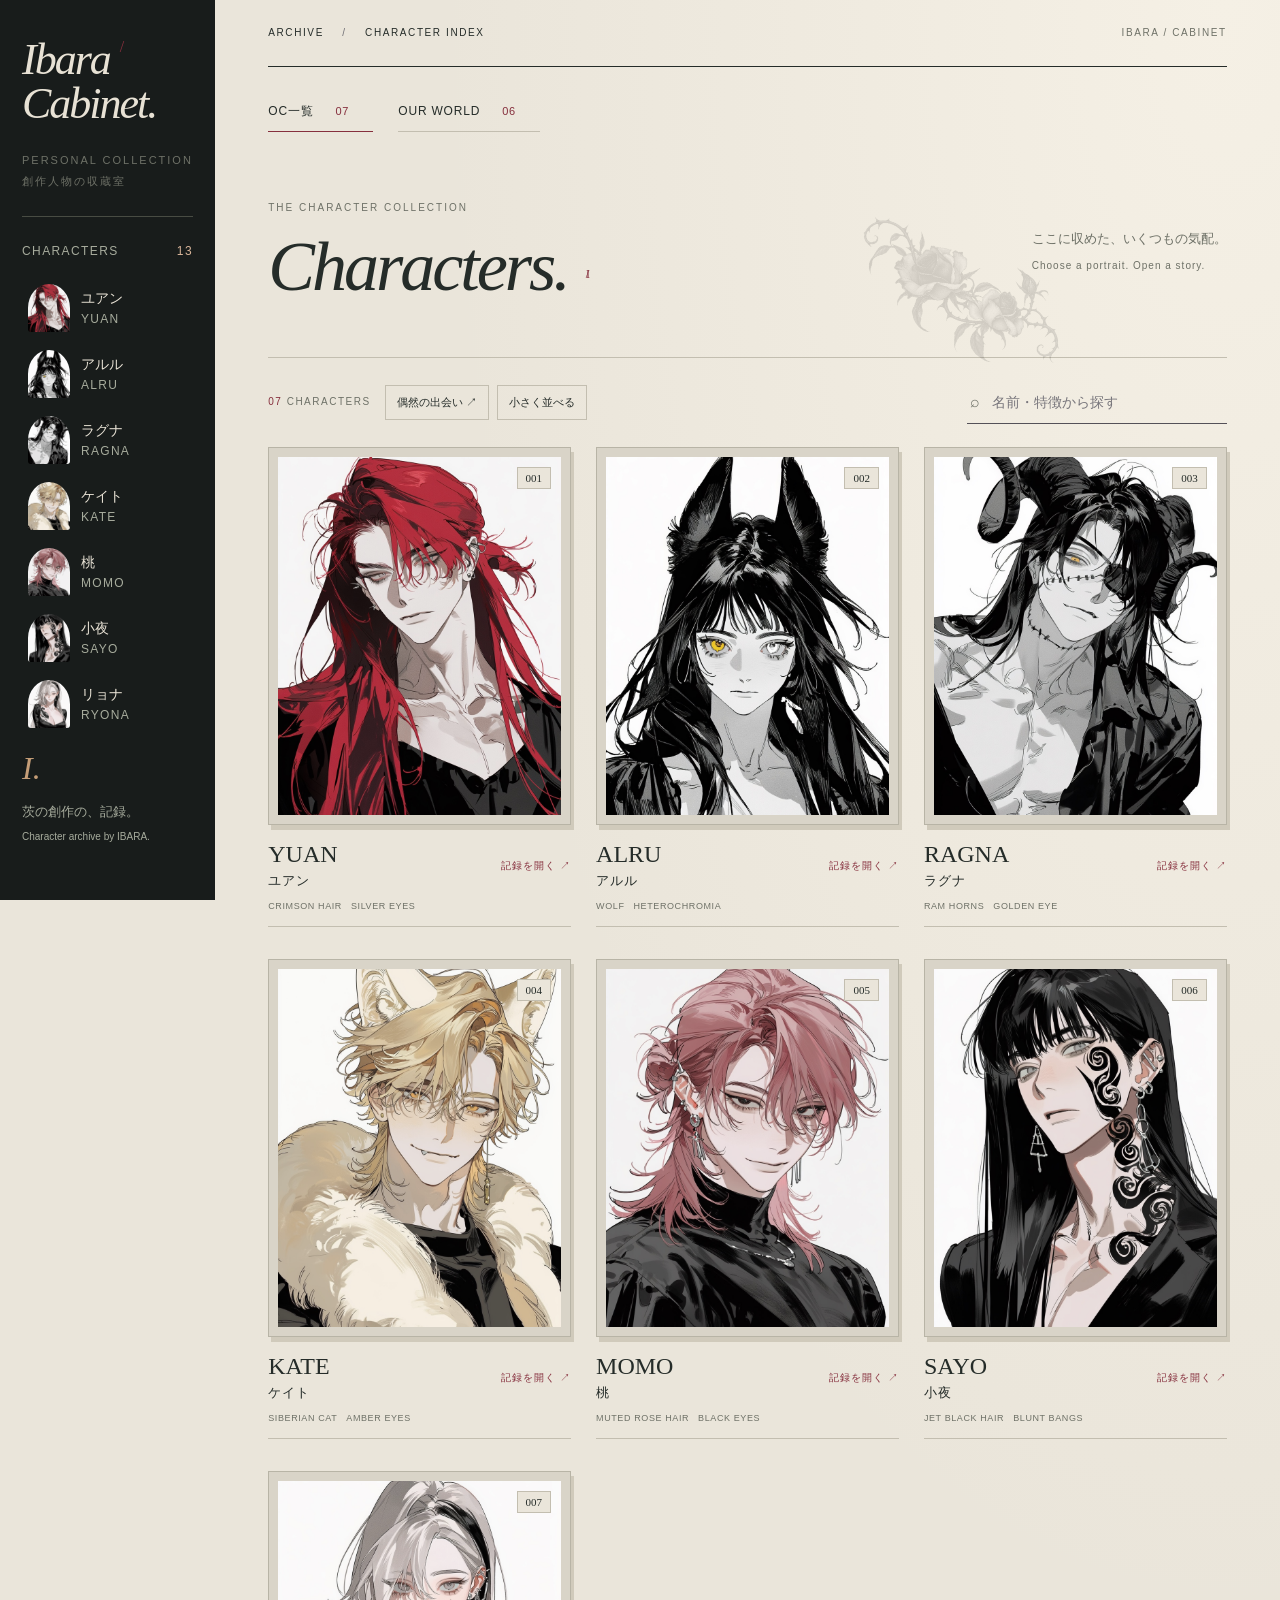
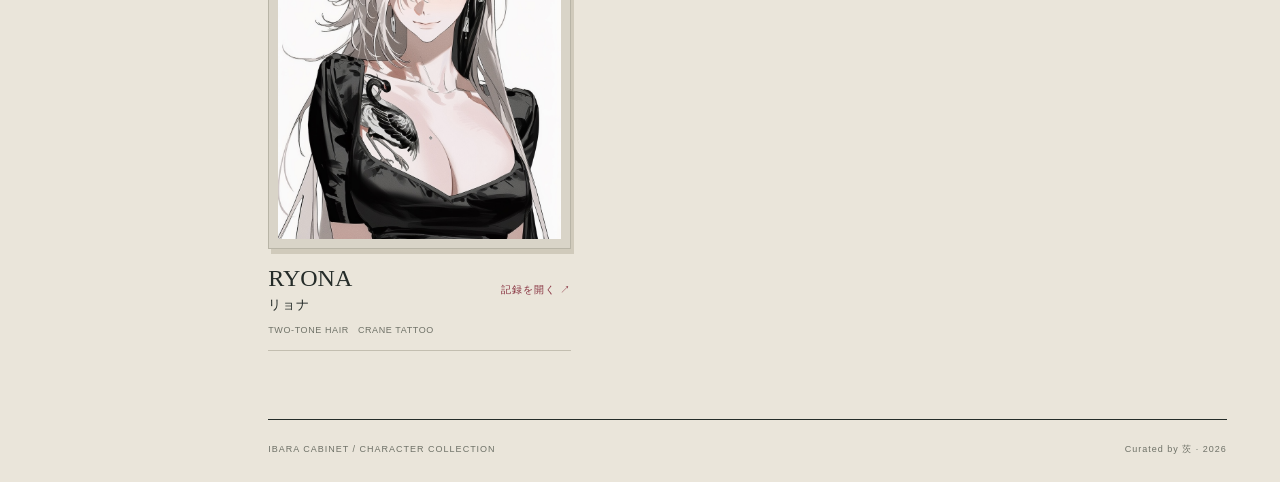
==== cabinet-preview.html @ 842e784d "Add editorial cabinet design preview" ====
<!doctype html><html lang="ja"><head><meta charset="utf-8"><meta name="viewport" content="width=device-width,initial-scale=1"><title>OC NOTE — Character Archive</title><meta name="description" content="オリジナルキャラクターのイラストと画像生成プロンプトをまとめた個人創作アーカイブ。"><meta name="theme-color" content="#111113"><link rel="icon" href="favicon.svg" type="image/svg+xml"><link rel="stylesheet" href="style.css"><link rel="stylesheet" href="grid.css"><style>.archive-sections{display:flex;gap:12px;flex-wrap:wrap;padding:22px 0 6px}.archive-sections a{display:flex;align-items:center;gap:22px;padding:10px 18px;border:1px solid var(--line);font-size:14px;letter-spacing:1px}.archive-sections a[aria-current="page"]{border-color:var(--accent);background:var(--panel);color:var(--ink)}.archive-sections small{color:var(--accent);font-size:11px}.archive-sections a:hover{border-color:var(--accent)}#home-view .archive-heading h1{overflow-wrap:anywhere}@media(max-width:620px){.archive-sections{padding-top:18px;gap:10px}.archive-sections a{padding:9px 14px;gap:20px;font-size:13px}}@media(min-width:901px){#side-nav{min-height:0;overflow-y:auto;flex:1;scrollbar-width:thin;scrollbar-color:var(--line) transparent}.sidebar-footer{flex-shrink:0;padding-top:20px}.sidebar-caption,.side-line,.sidebar>.side-label{flex-shrink:0}}</style><link rel="stylesheet" href="cabinet.css"></head><body>
<div class="site-shell"><aside class="sidebar"><a class="brand route-home" href="#home">oc<span>✳</span><br>note<i>.</i></a><p class="sidebar-caption">ORIGINAL CHARACTER<br>개인 창작 아카이브</p><div class="side-line"></div><p class="side-label">CHARACTERS <span id="character-count">05</span></p><nav id="side-nav" aria-label="キャラクター一覧"></nav><div class="sidebar-footer"><b>✳</b><p>私の創作の、記録。<br><span>A little archive of my OCs.</span></p></div></aside>
<main><header class="topbar"><a class="mobile-brand route-home" href="#home">oc note<span>.</span></a><a class="breadcrumb route-home" href="#home">ARCHIVE <span>/</span> CHARACTER INDEX</a><span class="topbar-right">ORIGINAL CHARACTER NOTE</span></header><nav class="archive-sections" aria-label="アーカイブの分類"><a href="#home" data-section="original">OC一覧 <small>07</small></a><a href="#uchiyoso" data-section="uchiyoso">OUR WORLD <small>06</small></a></nav>
<section id="home-view"><div class="archive-heading"><div><p class="eyebrow">CHARACTER ARCHIVE <span>VOL. 01</span></p><h1>OC NOTE<span>✳</span></h1></div><p class="archive-copy">姿と、名前と、つくるための言葉。<br><span>나의 캐릭터 기록.</span></p></div><div class="filter-row"><p><span id="result-count">05</span> CHARACTERS</p><label><span>⌕</span><input id="search" type="search" placeholder="名前・特徴から探す" autocomplete="off"></label></div><div id="character-grid" class="character-grid"></div><p id="empty-state" class="empty-state" hidden>該当するキャラクターはいません。</p></section>
<section id="detail-view" hidden><button class="back-button route-home" type="button">← ALL CHARACTERS</button><div class="character-heading"><div><p class="eyebrow">CHARACTER FILE <span id="detail-number"></span></p><h1 id="detail-name-en"></h1></div><div class="name-block"><p id="detail-name-ja"></p><span id="detail-name-ko"></span></div></div><div class="character-body"><section class="visual-panel"><button class="art-button" id="open-image"><img id="detail-image" class="main-art" src="" alt=""><span class="zoom-label">VIEW IMAGE <span>＋</span></span></button><div class="image-caption"><span id="image-index"></span><span id="image-palette"></span></div></section><section class="details-panel"><div class="tablist" role="tablist"><button role="tab" id="tab-profile" aria-selected="true" aria-controls="profile" data-tab="profile">PROFILE</button><button role="tab" id="tab-prompt" aria-selected="false" aria-controls="prompt" data-tab="prompt" tabindex="-1">PROMPT</button></div><div id="profile" role="tabpanel" aria-labelledby="tab-profile"><div class="panel-heading"><span class="eyebrow">APPEARANCE</span><span class="file-mark" id="file-mark"></span></div><h2 id="detail-catch"></h2><p class="intro" id="detail-intro"></p><dl class="profile-list" id="profile-list"></dl><div class="tag-row" id="tag-row"></div><button class="prompt-link" id="show-prompt">容姿プロンプトを見る <span>＋</span></button></div><div id="prompt" role="tabpanel" aria-labelledby="tab-prompt" hidden><div class="panel-heading"><span class="eyebrow">APPEARANCE PROMPT</span><span class="file-mark">TXT</span></div><h2 id="prompt-heading"></h2><p class="prompt-description">容姿だけをまとめたプロンプト。ボタンで全文をコピーできます。</p><div class="prompt-box"><div class="prompt-toolbar"><span id="prompt-label"></span><button id="copy-prompt">COPY <span>⧉</span></button></div><pre id="prompt-text"></pre></div><p class="copy-status" id="copy-status" role="status"></p></div></section></div></section>
<footer><span>OC NOTE <i>✳</i> CHARACTER ARCHIVE</span><span>나의 기록 · 2026</span></footer></main></div><dialog id="image-dialog"><button id="close-image">閉じる <span>×</span></button><img id="dialog-image" src="" alt=""></dialog><script src="app.js?v=20261020-ryona"></script><script src="cabinet.js"></script></body></html>
---- style.css ----
:root{--bg:#171719;--deep:#101012;--panel:#202023;--ink:#f1efec;--muted:#aaa7ad;--line:#39383d;--accent:#c45466;--serif:Georgia,"Times New Roman",serif;--sans:Arial,"Hiragino Kaku Gothic ProN","Noto Sans JP",Meiryo,sans-serif}*{box-sizing:border-box}html{scroll-behavior:smooth}body{margin:0;background:#0d0d0f;color:var(--ink);font:16px/1.6 var(--sans)}a{color:inherit;text-decoration:none}button,input{font:inherit;color:inherit}button{border:0;background:none;cursor:pointer}a:focus-visible,button:focus-visible,input:focus-visible{outline:2px solid var(--accent);outline-offset:4px}[hidden]{display:none!important}.site-shell{max-width:1600px;min-height:100svh;margin:auto;display:grid;grid-template-columns:240px minmax(0,1fr);background:var(--bg)}.sidebar{position:sticky;top:0;height:100svh;padding:50px 27px 28px;background:var(--deep);border-right:1px solid var(--line);display:flex;flex-direction:column}.brand{font:600 67px/.84 var(--serif);letter-spacing:-5px;width:max-content}.brand span{font:28px var(--sans);color:var(--accent);vertical-align:top;margin-left:8px}.brand i{font-style:normal;color:var(--accent)}.sidebar-caption{font-size:12px;letter-spacing:1.6px;color:var(--muted);margin:28px 0 32px}.side-line{height:1px;background:var(--line)}.side-label{display:flex;justify-content:space-between;margin:25px 0 14px;color:var(--muted);font-size:12px;letter-spacing:1.4px}.side-label span{color:var(--accent)}#side-nav{display:grid;gap:7px}.side-character{display:grid;grid-template-columns:42px 1fr 5px;align-items:center;gap:11px;padding:9px;border:1px solid transparent;transition:.2s}.side-character:hover,.side-character.active{background:var(--panel);border-color:var(--line)}.side-character img{width:42px;height:48px;object-fit:cover;object-position:50% 22%}.side-character>span{font-size:14px}.side-character small{display:block;font-size:12px;letter-spacing:1.3px;color:var(--muted)}.side-character i{width:5px;height:5px;border-radius:50%;background:transparent}.side-character.active i{background:var(--accent)}.sidebar-footer{margin-top:auto;padding-top:45px}.sidebar-footer b{color:var(--accent);font-size:30px}.sidebar-footer p{font-size:13px;color:var(--muted);line-height:1.9}.sidebar-footer span{font-size:12px}main{min-width:0;padding:0 42px}.topbar{height:78px;border-bottom:1px solid var(--line);display:flex;align-items:center;justify-content:space-between;font-size:12px;letter-spacing:1.2px}.breadcrumb span{color:#6f6e74;margin:0 14px}.topbar-right{color:var(--muted)}.mobile-brand{display:none}.archive-heading,.character-heading{min-height:230px;border-bottom:1px solid var(--line);display:flex;align-items:end;justify-content:space-between;padding:38px 0 31px}.eyebrow{font-size:12px;letter-spacing:1.5px;margin:0;color:var(--muted)}.eyebrow span{margin-left:12px;color:var(--accent)}h1{font:400 clamp(68px,8vw,114px)/.9 var(--serif);letter-spacing:-5px;margin:15px 0 0}h1 span{font:26px var(--sans);color:var(--accent);vertical-align:top;margin-left:18px}.archive-copy{text-align:right;color:#cfccd1;font-size:14px;line-height:2}.archive-copy span{color:var(--muted);letter-spacing:1.5px}.filter-row{display:flex;align-items:center;justify-content:space-between;gap:25px;padding:26px 0 20px}.filter-row p{font-size:12px;letter-spacing:1.5px;color:var(--muted)}.filter-row p span{color:var(--accent)}.filter-row label{width:min(360px,48%);display:flex;align-items:center;gap:10px;border-bottom:1px solid #545158;padding:8px 3px;color:var(--muted)}.filter-row input{width:100%;border:0;outline:0;background:transparent;font-size:14px}.filter-row input::placeholder{color:#77757b}.character-grid{display:grid;grid-template-columns:repeat(2,minmax(0,1fr));gap:24px;padding-bottom:48px}.character-card{display:block;border:1px solid var(--line);background:#1c1c1f;transition:transform .25s,border-color .25s}.character-card:hover{transform:translateY(-4px);border-color:#676269}.card-image{position:relative;aspect-ratio:1/1;overflow:hidden;background:#eee}.card-image img{width:100%;height:100%;object-fit:cover;object-position:50% 22%;display:block;transition:transform .6s}.character-card:hover img{transform:scale(1.025)}.card-image>span{position:absolute;top:13px;right:13px;background:rgba(15,15,17,.86);border:1px solid #514d53;padding:5px 8px;font:italic 13px var(--serif)}.card-copy{display:flex;align-items:end;justify-content:space-between;gap:15px;padding:17px 17px 11px}.card-copy p{font:400 30px/1 var(--serif);letter-spacing:-1px;margin:0}.card-copy small{display:block;font:12px/1.5 var(--sans);letter-spacing:1px;color:var(--muted);margin-top:7px}.card-copy b{font-size:12px;letter-spacing:1px;color:var(--accent);white-space:nowrap}.card-tags{display:flex;gap:6px;padding:0 17px 17px}.card-tags span,.tag-row span{border:1px solid #49464c;color:#bdb9c0;font-size:12px;letter-spacing:.5px;padding:5px 7px}.empty-state{border:1px solid var(--line);padding:50px;text-align:center;color:var(--muted)}.back-button{margin-top:28px;padding:8px 0;color:var(--muted);font-size:12px;letter-spacing:1.4px}.character-heading{min-height:190px;padding-top:24px}.name-block{text-align:right}.name-block p{font-size:23px;letter-spacing:3px;margin:0}.name-block>span{font-size:14px;letter-spacing:2px;color:var(--muted)}.character-body{display:grid;grid-template-columns:minmax(0,1.12fr) minmax(0,1fr);gap:36px;padding:30px 0 43px;align-items:start}.art-button{position:relative;display:block;width:100%;padding:0;border:1px solid #4a474d;background:#fff;overflow:hidden}.main-art{display:block;width:100%;height:auto;transition:transform .6s}.art-button:hover .main-art{transform:scale(1.02)}.zoom-label{position:absolute;right:14px;bottom:14px;padding:9px 12px;background:rgba(17,17,19,.92);border:1px solid #555057;font-size:12px;letter-spacing:1px}.zoom-label span{font-size:17px;margin-left:16px}.image-caption{display:flex;justify-content:space-between;color:var(--muted);font-size:12px;letter-spacing:1.1px;padding-top:13px}.tablist{display:flex;gap:25px;border-bottom:1px solid var(--line);margin-bottom:27px}.tablist button{position:relative;padding:0 0 15px;color:var(--muted);font-size:14px;letter-spacing:1.5px}.tablist button[aria-selected=true]{color:var(--ink)}.tablist button[aria-selected=true]:after{content:"";position:absolute;left:0;right:0;bottom:-1px;height:2px;background:var(--accent)}.panel-heading{display:flex;justify-content:space-between}.file-mark{color:var(--accent);font:italic 20px var(--serif)}h2{font-size:23px;font-weight:500;letter-spacing:.5px;margin:21px 0 15px}.intro{color:#c6c2c8;line-height:1.9;margin:0 0 23px}.profile-list{margin:0}.profile-list>div{display:grid;grid-template-columns:90px 1fr;gap:12px;padding:13px 0;border-top:1px solid var(--line)}.profile-list dt{font-size:12px;letter-spacing:1px;color:var(--muted)}.profile-list dd{margin:0;font-size:15px}.profile-list small{color:var(--muted);font-size:13px}.tag-row{display:flex;flex-wrap:wrap;gap:6px;margin:21px 0}.prompt-link{width:100%;padding:13px 15px;background:var(--ink);color:#1b1b1e;display:flex;justify-content:space-between}.prompt-link:hover{background:var(--accent);color:white}.prompt-link span{font-size:19px}.prompt-description{font-size:14px;color:var(--muted)}.prompt-box{border:1px solid var(--line);background:#101012}.prompt-toolbar{display:flex;justify-content:space-between;align-items:center;padding:11px 14px;border-bottom:1px solid var(--line);background:#202024;color:var(--muted);font-size:12px;letter-spacing:.8px}.prompt-toolbar button{padding:6px 8px;border:1px solid #66545d;color:#e18b99;font-size:12px}.prompt-toolbar button span{font-size:16px;margin-left:7px}pre{white-space:pre-wrap;overflow-wrap:anywhere;margin:0;padding:17px 15px;color:#ded9e1;font:14px/1.8 "SFMono-Regular",Consolas,monospace}.copy-status{min-height:23px;color:var(--accent);font-size:14px}footer{border-top:1px solid var(--line);display:flex;justify-content:space-between;padding:22px 0 26px;color:var(--muted);font-size:12px;letter-spacing:1px}footer i{color:var(--accent);font-style:normal;margin:0 7px}dialog{border:0;padding:0;background:var(--bg);color:var(--ink);max-width:min(92vw,1000px);max-height:92svh;overflow:auto;box-shadow:0 24px 100px #000}dialog::backdrop{background:rgba(0,0,0,.9)}dialog img{display:block;width:100%;height:auto}dialog>button{position:sticky;top:0;z-index:1;width:100%;padding:13px 17px;background:var(--bg);display:flex;justify-content:space-between}dialog>button span{font-size:24px}@media(max-width:900px){.site-shell{grid-template-columns:180px minmax(0,1fr)}.sidebar{padding:40px 19px}.brand{font-size:56px}main{padding:0 28px}.character-body{grid-template-columns:1fr}.details-panel{max-width:650px}.character-grid{gap:17px}.card-copy{align-items:start;flex-direction:column}.card-copy b{align-self:flex-end}.archive-copy{display:none}}@media(max-width:620px){.site-shell{display:block}.sidebar{display:none}main{padding:0 19px}.topbar{height:62px}.mobile-brand{display:block;font:600 25px var(--serif)}.mobile-brand span{color:var(--accent)}.breadcrumb{font-size:12px}.breadcrumb span{margin:0 5px}.topbar-right{display:none}.archive-heading{min-height:175px;padding:30px 0 25px}.archive-heading h1{font-size:61px;letter-spacing:-3px}.archive-heading h1 span{font-size:18px;margin-left:10px}.filter-row{align-items:end}.filter-row label{width:62%}.character-grid{grid-template-columns:repeat(2,minmax(0,1fr));gap:10px}.card-image{aspect-ratio:3/4}.card-copy{padding:12px 11px 8px;gap:8px}.card-copy p{font-size:23px}.card-copy b{font-size:12px}.card-tags{padding:0 11px 12px}.card-tags span{font-size:12px;padding:4px}.card-tags span:nth-child(2){display:none}.back-button{margin-top:19px}.character-heading{min-height:145px;padding:18px 0 22px}.character-heading h1{font-size:65px;letter-spacing:-3px}.character-heading h1 span{font-size:17px;margin-left:10px}.name-block p{font-size:18px}.character-body{padding-top:21px;gap:28px}.profile-list>div{grid-template-columns:92px 1fr}footer{flex-wrap:wrap;gap:7px}}@media(prefers-reduced-motion:reduce){*{scroll-behavior:auto!important;transition:none!important}}
---- grid.css ----
@media (min-width: 1101px) {
  .character-grid {
    grid-template-columns: repeat(3, minmax(0, 1fr));
    gap: 20px;
  }
}

.gallery-grid {
  display: grid;
  grid-template-columns: repeat(2, minmax(0, 1fr));
  gap: 12px;
  margin-top: 20px;
}
.gallery-item {
  padding: 0;
  border: 1px solid var(--line);
  background: var(--deep);
  text-align: left;
  overflow: hidden;
}
.gallery-item img {
  display: block;
  width: 100%;
  aspect-ratio: 1 / 1;
  object-fit: cover;
  transition: transform .4s ease;
}
.gallery-item:hover img { transform: scale(1.025); }
.gallery-item span {
  display: block;
  padding: 9px 10px;
  color: var(--muted);
  font-size: 12px;
  letter-spacing: .8px;
}

.archive-heading, .character-heading, footer, .character-card { position: relative; }
.rose-decor { position: absolute; z-index: 0; pointer-events: none; user-select: none; object-fit: contain; }
.archive-heading > :not(.rose-decor), .character-heading > :not(.rose-decor), footer > :not(.rose-decor) { position: relative; z-index: 1; }
.rose-hero { width: clamp(155px, 18vw, 285px); right: 16%; bottom: -25px; opacity: .22; transform: rotate(-8deg); }
.rose-detail { width: clamp(115px, 14vw, 210px); right: 18%; bottom: -20px; opacity: .18; transform: rotate(10deg); }
.rose-footer { width: 105px; left: 50%; bottom: -35px; opacity: .24; transform: translateX(-50%) rotate(-12deg); }
.character-card:nth-child(odd)::after { content: ""; position: absolute; width: 78px; height: 78px; right: -13px; bottom: 50px; background: url("ibararose.png") center / contain no-repeat; opacity: .22; pointer-events: none; transform: rotate(15deg); }
@media (max-width: 620px) {
  .rose-hero { width: 125px; right: 4%; bottom: -7px; opacity: .18; }
  .rose-detail { width: 95px; right: 2%; bottom: -3px; }
  .rose-footer { display: none; }
  .character-card:nth-child(odd)::after { width: 55px; height: 55px; right: -7px; bottom: 48px; }
}
---- cabinet.css ----
:root{--bg:#eae5da;--deep:#181c1b;--panel:#e0dacd;--ink:#252c29;--muted:#6e7167;--line:#c3beb0;--accent:#862f3d;--serif:Georgia,"Yu Mincho","Hiragino Mincho ProN",serif;--sans:Arial,"Hiragino Kaku Gothic ProN",Meiryo,sans-serif}
body{background:#181c1b}.site-shell{max-width:1800px;grid-template-columns:215px minmax(0,1fr)}main{padding:0 5%;background:radial-gradient(ellipse at 95% 0,#f5f0e5,transparent 55%),var(--bg)}.sidebar{color:#e8e2d5;border:0;padding:38px 22px}.brand{font:italic 44px/1 var(--serif);letter-spacing:-2px}.brand span{font:16px var(--serif)}.sidebar-caption{font:11px/1.9 var(--sans);letter-spacing:2px;margin:24px 0}.side-line{background:#484c43}.sidebar .side-label,.sidebar-footer p,.sidebar small{color:#a7ac9d}.sidebar .side-label span{color:#d8b59a}.side-character{padding:8px 5px}.side-character:hover,.side-character.active{background:#30362f;border-color:#51574b}.side-character img{filter:saturate(.75);border-radius:50% 50% 3px 3px}.side-character.active i{background:#c49d77}#side-nav{min-height:0;overflow:auto;flex:1;display:block}.sidebar-footer{padding-top:18px;flex-shrink:0}.sidebar-footer b{font:italic 32px var(--serif);color:#c49d77}.sidebar-footer span{font-size:10px}.topbar{height:67px;letter-spacing:1.6px;font-size:10px;border-bottom:1px solid var(--ink)}.archive-sections{gap:0;padding-top:25px}.archive-sections a{border:0;border-bottom:1px solid var(--line);padding:10px 24px 10px 0;margin-right:25px;font-size:12px;letter-spacing:.8px}.archive-sections a[aria-current=page]{background:none;border-color:var(--accent)}.archive-heading{min-height:220px;padding:38px 0 30px;align-items:center}.archive-heading h1{font:italic 70px/1.03 var(--serif);letter-spacing:-3px;max-width:650px}.archive-heading h1 span{font:12px var(--serif);vertical-align:middle}.eyebrow{font-size:10px;letter-spacing:2px}.archive-copy{font:13px/2 var(--serif);color:var(--muted);max-width:230px;text-align:left}.archive-copy span{font:10px var(--sans);letter-spacing:1px}.rose-hero{width:190px;right:18%;bottom:-20px;opacity:.14;filter:grayscale(1)}.filter-row{padding:23px 0;flex-wrap:wrap;gap:14px}.filter-row label{margin-left:auto;width:260px}.filter-row p{font-size:10px}.cabinet-tools{display:flex;gap:8px}.cabinet-tools button{padding:8px 11px;border:1px solid var(--line);font-size:11px;transition:background .2s}.cabinet-tools button:hover,.cabinet-tools button[aria-pressed=true]{background:var(--deep);color:#ece7db;border-color:var(--deep)}.character-grid{grid-template-columns:repeat(3,minmax(0,1fr));gap:32px 25px}.character-card{border:0;background:none;box-shadow:none}.character-card:hover{transform:translateY(-5px);border:0}.card-image{aspect-ratio:4/5;background:#d9d4c8;padding:9px;border:1px solid #b8b4a6;box-shadow:3px 5px 0 #d0cabb;overflow:hidden}.card-image img{object-position:50% 17%;filter:saturate(.82);height:100%;transition:transform .65s,filter .65s}.character-card:hover img{transform:scale(1.045);filter:saturate(1)}.card-image>span{top:19px;right:19px;background:var(--bg);color:var(--ink);border:1px solid var(--line);font:11px var(--serif);padding:4px 8px}.card-copy{padding:16px 0 9px;align-items:center}.card-copy p{font:24px var(--serif);letter-spacing:0}.card-copy small{font:13px var(--serif);margin-top:4px;color:var(--ink)}.card-copy b{font:10px var(--sans);color:var(--accent)}.card-tags{padding:0 0 12px;border-bottom:1px solid var(--line);gap:9px}.card-tags span{border:0;padding:0;font-size:9px;color:var(--muted);letter-spacing:.6px}.character-card:nth-child(odd)::after{display:none}.compact .character-grid{grid-template-columns:repeat(4,minmax(0,1fr));gap:20px}.compact .card-tags{display:none}.compact .card-copy{display:block}.compact .card-copy b{display:none}.character-heading{min-height:150px;align-items:center}.character-heading h1{font:italic 76px var(--serif);letter-spacing:-2px}.name-block{font-family:var(--serif)}.name-block>span{display:none}.character-body{gap:35px}.art-button{border:1px solid #b8b4a6;padding:10px;background:#d9d4c8;box-shadow:5px 6px 0 #d0cabb}.zoom-label{background:var(--deep);color:#eee8db;border:0;font-size:10px}.details-panel{padding-top:6px}.tablist{gap:25px}.tablist button{font-size:11px}.intro{color:#52594f;font-size:14px}h2{font:24px/1.6 var(--serif)}.profile-list dt{font-size:10px}.profile-list dd{font-size:14px}.tag-row span{border-color:var(--line);color:var(--muted);font-size:10px}.prompt-link{background:var(--deep);color:#eee8db}.prompt-box{background:#202720;color:#ebe6da}.prompt-toolbar{background:#30372e;color:#c7cbbd}.prompt-toolbar button{color:#f0d6ba;border-color:#858578}pre{color:#ece6d8;font-size:12px}.gallery-item{background:#ddd7ca}.gallery-item span{color:var(--ink)}footer{font-size:9px;letter-spacing:1px;border-top:1px solid var(--ink);margin-top:20px}.rose-footer{opacity:.2;filter:grayscale(1)}dialog{background:var(--bg)}dialog>button{background:var(--deep);color:#eee8db}.cabinet-note{font:italic 11px var(--serif);color:var(--muted)}#home-view,#detail-view{animation:open-file .45s both}@keyframes open-file{from{opacity:0;transform:translateY(12px)}to{opacity:1;transform:none}}.image-caption{font-size:9px}.empty-state{color:var(--ink)}
@media(max-width:1100px){.site-shell{grid-template-columns:185px minmax(0,1fr)}.character-grid{grid-template-columns:repeat(2,minmax(0,1fr))}.compact .character-grid{grid-template-columns:repeat(3,minmax(0,1fr))}.archive-heading h1{font-size:56px}.archive-copy{display:none}.character-heading h1{font-size:64px}}
@media(max-width:620px){.site-shell{display:block}main{padding:0 20px}.topbar{height:62px}.mobile-brand{font:italic 25px var(--serif)}.breadcrumb{font-size:9px}.archive-heading{min-height:190px;padding:28px 0}.archive-heading h1{font-size:50px;letter-spacing:-2px}.archive-sections{padding-top:14px}.archive-sections a{font-size:12px}.filter-row label{width:100%;order:1;margin-top:3px}.cabinet-tools{margin-left:auto}.filter-row{gap:9px}.character-grid{gap:25px 15px}.card-image{padding:6px;box-shadow:2px 3px 0 #d0cabb}.card-image>span{top:13px;right:13px}.card-copy{padding-top:12px;gap:7px}.card-copy p{font-size:21px}.card-copy b{font-size:9px}.card-tags span{font-size:8px}.compact .character-grid{grid-template-columns:repeat(2,minmax(0,1fr))}.compact .card-image{aspect-ratio:1/1}.character-heading h1{font-size:58px}.character-heading{min-height:125px}.character-body{gap:30px}.name-block p{font-size:18px}.rose-detail{opacity:.12}.cabinet-note{display:none}.tablist button{padding:10px 0 15px}.topbar-right{display:none}}
@media(prefers-reduced-motion:reduce){*,*::before,*::after{animation:none!important;transition:none!important;scroll-behavior:auto!important}}
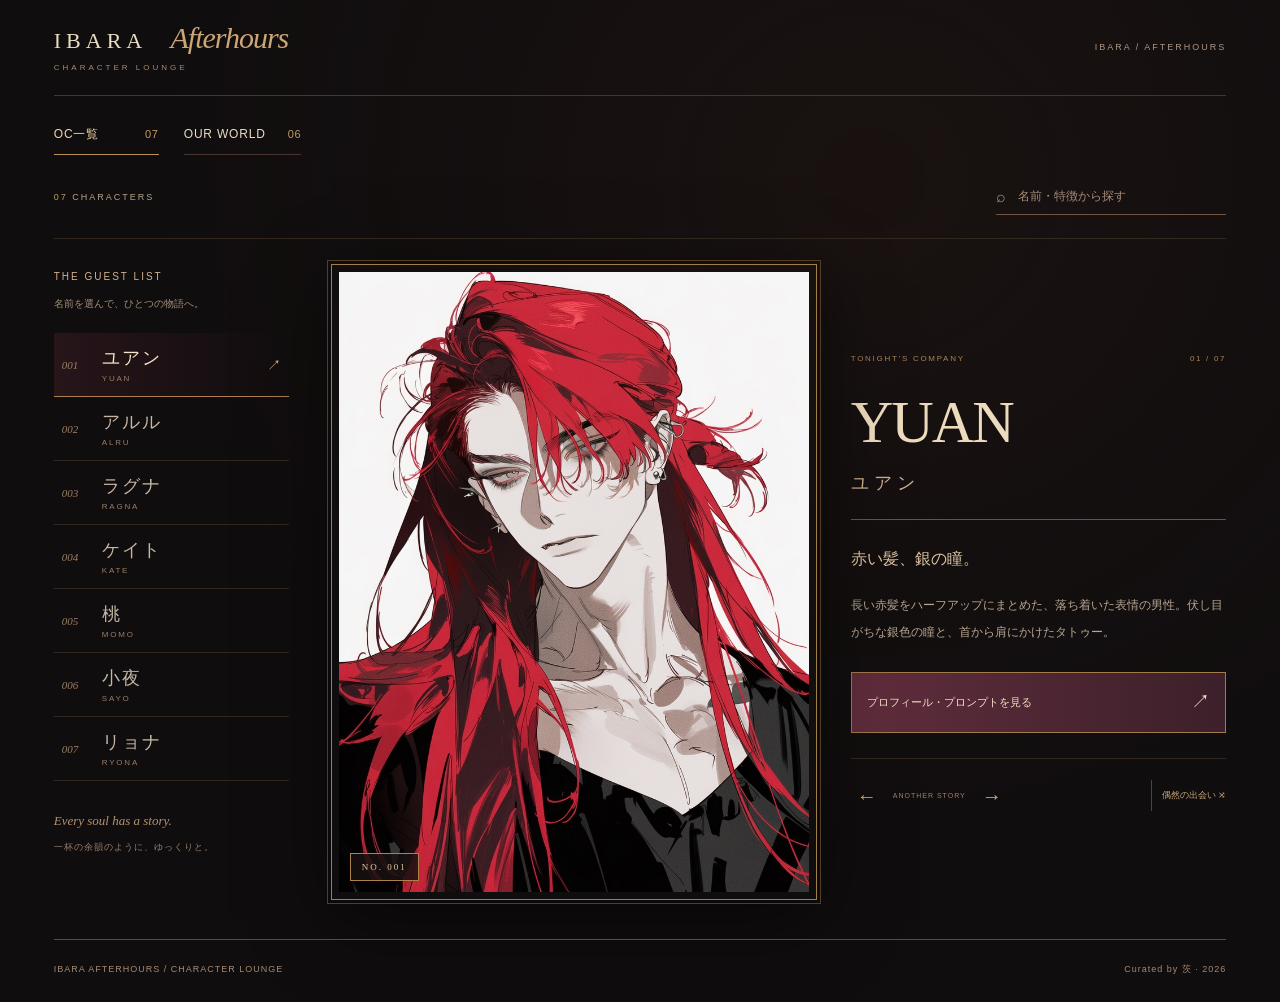
==== commit 4f6ee0ff: "Load the latest interactive guest menu assets Updated the footer script reference and added a versio" ====
--- a/cabinet-preview.html
+++ b/cabinet-preview.html
@@ -1,6 +1,7 @@
-<!doctype html><html lang="ja"><head><meta charset="utf-8"><meta name="viewport" content="width=device-width,initial-scale=1"><title>OC NOTE — Character Archive</title><meta name="description" content="オリジナルキャラクターのイラストと画像生成プロンプトをまとめた個人創作アーカイブ。"><meta name="theme-color" content="#111113"><link rel="icon" href="favicon.svg" type="image/svg+xml"><link rel="stylesheet" href="style.css"><link rel="stylesheet" href="grid.css"><style>.archive-sections{display:flex;gap:12px;flex-wrap:wrap;padding:22px 0 6px}.archive-sections a{display:flex;align-items:center;gap:22px;padding:10px 18px;border:1px solid var(--line);font-size:14px;letter-spacing:1px}.archive-sections a[aria-current="page"]{border-color:var(--accent);background:var(--panel);color:var(--ink)}.archive-sections small{color:var(--accent);font-size:11px}.archive-sections a:hover{border-color:var(--accent)}#home-view .archive-heading h1{overflow-wrap:anywhere}@media(max-width:620px){.archive-sections{padding-top:18px;gap:10px}.archive-sections a{padding:9px 14px;gap:20px;font-size:13px}}@media(min-width:901px){#side-nav{min-height:0;overflow-y:auto;flex:1;scrollbar-width:thin;scrollbar-color:var(--line) transparent}.sidebar-footer{flex-shrink:0;padding-top:20px}.sidebar-caption,.side-line,.sidebar>.side-label{flex-shrink:0}}</style><link rel="stylesheet" href="cabinet.css"></head><body>
+<!doctype html><html lang="ja"><head><meta charset="utf-8"><meta name="viewport" content="width=device-width,initial-scale=1"><title>OC NOTE — Character Archive</title><meta name="description" content="オリジナルキャラクターのイラストと画像生成プロンプトをまとめた個人創作アーカイブ。"><meta name="theme-color" content="#111113"><link rel="icon" href="favicon.svg" type="image/svg+xml"><link rel="stylesheet" href="style.css"><link rel="stylesheet" href="grid.css"><style>.archive-sections{display:flex;gap:12px;flex-wrap:wrap;padding:22px 0 6px}.archive-sections a{display:flex;align-items:center;gap:22px;padding:10px 18px;border:1px solid var(--line);font-size:14px;letter-spacing:1px}.archive-sections a[aria-current="page"]{border-color:var(--accent);background:var(--panel);color:var(--ink)}.archive-sections small{color:var(--accent);font-size:11px}.archive-sections a:hover{border-color:var(--accent)}#home-view .archive-heading h1{overflow-wrap:anywhere}@media(max-width:620px){.archive-sections{padding-top:18px;gap:10px}.archive-sections a{padding:9px 14px;gap:20px;font-size:13px}}@media(min-width:901px){#side-nav{min-height:0;overflow-y:auto;flex:1;scrollbar-width:thin;scrollbar-color:var(--line) transparent}.sidebar-footer{flex-shrink:0;padding-top:20px}.sidebar-caption,.side-line,.sidebar>.side-label{flex-shrink:0}}</style><link rel="stylesheet" href="cabinet.css?v=guest-menu-2"></head><body>
 <div class="site-shell"><aside class="sidebar"><a class="brand route-home" href="#home">oc<span>✳</span><br>note<i>.</i></a><p class="sidebar-caption">ORIGINAL CHARACTER<br>개인 창작 아카이브</p><div class="side-line"></div><p class="side-label">CHARACTERS <span id="character-count">05</span></p><nav id="side-nav" aria-label="キャラクター一覧"></nav><div class="sidebar-footer"><b>✳</b><p>私の創作の、記録。<br><span>A little archive of my OCs.</span></p></div></aside>
 <main><header class="topbar"><a class="mobile-brand route-home" href="#home">oc note<span>.</span></a><a class="breadcrumb route-home" href="#home">ARCHIVE <span>/</span> CHARACTER INDEX</a><span class="topbar-right">ORIGINAL CHARACTER NOTE</span></header><nav class="archive-sections" aria-label="アーカイブの分類"><a href="#home" data-section="original">OC一覧 <small>07</small></a><a href="#uchiyoso" data-section="uchiyoso">OUR WORLD <small>06</small></a></nav>
 <section id="home-view"><div class="archive-heading"><div><p class="eyebrow">CHARACTER ARCHIVE <span>VOL. 01</span></p><h1>OC NOTE<span>✳</span></h1></div><p class="archive-copy">姿と、名前と、つくるための言葉。<br><span>나의 캐릭터 기록.</span></p></div><div class="filter-row"><p><span id="result-count">05</span> CHARACTERS</p><label><span>⌕</span><input id="search" type="search" placeholder="名前・特徴から探す" autocomplete="off"></label></div><div id="character-grid" class="character-grid"></div><p id="empty-state" class="empty-state" hidden>該当するキャラクターはいません。</p></section>
 <section id="detail-view" hidden><button class="back-button route-home" type="button">← ALL CHARACTERS</button><div class="character-heading"><div><p class="eyebrow">CHARACTER FILE <span id="detail-number"></span></p><h1 id="detail-name-en"></h1></div><div class="name-block"><p id="detail-name-ja"></p><span id="detail-name-ko"></span></div></div><div class="character-body"><section class="visual-panel"><button class="art-button" id="open-image"><img id="detail-image" class="main-art" src="" alt=""><span class="zoom-label">VIEW IMAGE <span>＋</span></span></button><div class="image-caption"><span id="image-index"></span><span id="image-palette"></span></div></section><section class="details-panel"><div class="tablist" role="tablist"><button role="tab" id="tab-profile" aria-selected="true" aria-controls="profile" data-tab="profile">PROFILE</button><button role="tab" id="tab-prompt" aria-selected="false" aria-controls="prompt" data-tab="prompt" tabindex="-1">PROMPT</button></div><div id="profile" role="tabpanel" aria-labelledby="tab-profile"><div class="panel-heading"><span class="eyebrow">APPEARANCE</span><span class="file-mark" id="file-mark"></span></div><h2 id="detail-catch"></h2><p class="intro" id="detail-intro"></p><dl class="profile-list" id="profile-list"></dl><div class="tag-row" id="tag-row"></div><button class="prompt-link" id="show-prompt">容姿プロンプトを見る <span>＋</span></button></div><div id="prompt" role="tabpanel" aria-labelledby="tab-prompt" hidden><div class="panel-heading"><span class="eyebrow">APPEARANCE PROMPT</span><span class="file-mark">TXT</span></div><h2 id="prompt-heading"></h2><p class="prompt-description">容姿だけをまとめたプロンプト。ボタンで全文をコピーできます。</p><div class="prompt-box"><div class="prompt-toolbar"><span id="prompt-label"></span><button id="copy-prompt">COPY <span>⧉</span></button></div><pre id="prompt-text"></pre></div><p class="copy-status" id="copy-status" role="status"></p></div></section></div></section>
-<footer><span>OC NOTE <i>✳</i> CHARACTER ARCHIVE</span><span>나의 기록 · 2026</span></footer></main></div><dialog id="image-dialog"><button id="close-image">閉じる <span>×</span></button><img id="dialog-image" src="" alt=""></dialog><script src="app.js?v=20261020-ryona"></script><script src="cabinet.js"></script></body></html>
+<footer><span>OC NOTE <i>✳</i> CHARACTER ARCHIVE</span><span>나의 기록 · 2026</span></footer></main></div><dialog id="image-dialog"><button id="close-image">閉じる <span>×</span></button><img id="dialog-image" src="" alt=""></dialog><script src="app.js?v=20261020-ryona"></script><script src="cabinet.js?v=guest-menu-2"></script></body></html>
+
--- a/cabinet.css
+++ b/cabinet.css
@@ -3,3 +3,15 @@
 @media(max-width:1100px){.site-shell{grid-template-columns:185px minmax(0,1fr)}.character-grid{grid-template-columns:repeat(2,minmax(0,1fr))}.compact .character-grid{grid-template-columns:repeat(3,minmax(0,1fr))}.archive-heading h1{font-size:56px}.archive-copy{display:none}.character-heading h1{font-size:64px}}
 @media(max-width:620px){.site-shell{display:block}main{padding:0 20px}.topbar{height:62px}.mobile-brand{font:italic 25px var(--serif)}.breadcrumb{font-size:9px}.archive-heading{min-height:190px;padding:28px 0}.archive-heading h1{font-size:50px;letter-spacing:-2px}.archive-sections{padding-top:14px}.archive-sections a{font-size:12px}.filter-row label{width:100%;order:1;margin-top:3px}.cabinet-tools{margin-left:auto}.filter-row{gap:9px}.character-grid{gap:25px 15px}.card-image{padding:6px;box-shadow:2px 3px 0 #d0cabb}.card-image>span{top:13px;right:13px}.card-copy{padding-top:12px;gap:7px}.card-copy p{font-size:21px}.card-copy b{font-size:9px}.card-tags span{font-size:8px}.compact .character-grid{grid-template-columns:repeat(2,minmax(0,1fr))}.compact .card-image{aspect-ratio:1/1}.character-heading h1{font-size:58px}.character-heading{min-height:125px}.character-body{gap:30px}.name-block p{font-size:18px}.rose-detail{opacity:.12}.cabinet-note{display:none}.tablist button{padding:10px 0 15px}.topbar-right{display:none}}
 @media(prefers-reduced-motion:reduce){*,*::before,*::after{animation:none!important;transition:none!important;scroll-behavior:auto!important}}
+
+:root{--bg:#171213;--deep:#0b0a0b;--panel:#24191b;--ink:#eadbc3;--muted:#aa9584;--line:#49352f;--accent:#c29a61;--serif:Georgia,"Yu Mincho","Hiragino Mincho ProN",serif}
+body{background:#080708}.site-shell{background:#171213}main{background:radial-gradient(ellipse at 76% 0,rgba(169,94,38,.14),transparent 43%),repeating-linear-gradient(91deg,transparent 0 80px,rgba(201,150,85,.018) 81px 82px),#171213}.sidebar{background:linear-gradient(110deg,#100d0e,#090809);border-right:1px solid #49352f}.brand{color:#dcc19a}.brand span{color:#a27a4b}.sidebar-caption{color:#9e8975}.side-line{background:#49352f}.sidebar .side-label,.sidebar-footer p,.sidebar small{color:#9f8b78}.sidebar .side-label span{color:#c4a070}.side-character:hover,.side-character.active{background:#2e1a1e;border-color:#624138}.side-character img{filter:saturate(.7);border:1px solid #715440}.side-character.active i{background:#d9af6f;box-shadow:0 0 10px #c28b45}.sidebar-footer b{color:#bb925b}.topbar{border-color:#624a36}.archive-sections a[aria-current=page]{color:#f3d7ac;border-color:#bc905b}.archive-heading{min-height:265px;border-color:#624a36;position:relative}.archive-heading::before{content:"";position:absolute;width:170px;height:1px;right:0;top:30px;background:linear-gradient(90deg,transparent,#b3824c);box-shadow:0 0 22px #e9a84f}.archive-heading h1{font-style:normal;letter-spacing:-2.5px;color:#ead6b5;text-shadow:0 3px 30px #ad713c20}.archive-copy{color:#c1a78e}.archive-copy span{color:#826c5e}.eyebrow{color:#b28e63}.rose-hero{filter:none;opacity:.32;right:20%;width:220px}.filter-row label{border-color:#725441}.filter-row input{color:#eadbc3}.filter-row input::placeholder{color:#a48b77}.cabinet-tools button{border-color:#604538;color:#cfb595;background:#211617}.cabinet-tools button:hover,.cabinet-tools button[aria-pressed=true]{background:#5e2835;color:#f4dec0;border-color:#b58b56}.card-image{padding:8px;background:#251d1a;border:1px solid #84623d;box-shadow:0 6px 18px #0007,3px 3px 0 #0c0909}.card-image img{filter:saturate(.76) brightness(.88);transition:filter .5s,transform .6s}.character-card:hover img{filter:saturate(1) brightness(1);transform:scale(1.035)}.character-card:hover .card-image{border-color:#d0aa6d;box-shadow:0 0 25px #ae73321c,0 10px 25px #0008}.card-image>span{background:#201412eb;color:#ddbf92;border:1px solid #8c643e}.card-copy p{color:#e9d1ad}.card-copy small{color:#bda78f}.card-copy b{color:#cb9b62}.card-tags{border-color:#48312c}.card-tags span{color:#9c8170}.character-heading{border-color:#624a36}.character-heading h1{color:#ead6b5}.name-block p{color:#d9bd96}.art-button{background:#251d1a;border-color:#84623d;box-shadow:5px 6px 0 #0b0809,0 12px 35px #0006}.zoom-label{background:#1c1014e8;color:#dbba89;border:1px solid #72513b}.intro{color:#c8b5a2}.profile-list>div{border-color:#49352f}.profile-list small{color:#9b8472}.tag-row span{color:#b49c85}.prompt-link{background:#662b38;color:#f0dbc0;border:1px solid #8c5b4c}.prompt-link:hover{background:#7c3746;color:#fff2dc}.prompt-box{background:#0d0b0c;border-color:#624438}.prompt-toolbar{background:#26191c;color:#ba9c7e}.prompt-toolbar button{color:#dec095;border-color:#7d5940}pre{color:#d5c6b5}.gallery-item{background:#211719;border-color:#604538}.gallery-item span{color:#c4a780}.tablist button[aria-selected=true]:after{background:#cb9b62}.image-caption{color:#aa8d75}footer{border-color:#624a36;color:#a68a71}.rose-detail{opacity:.28;filter:none}.rose-footer{filter:none}.empty-state{color:#d8c2a5}dialog{background:#100b0e}dialog>button{background:#1c1115;color:#dbc19b}dialog::backdrop{background:#070406eF}.cabinet-note{color:#ae8b68}
+@media(max-width:620px){.archive-heading{min-height:210px}.archive-heading h1{font-size:49px}.archive-heading::before{width:75px;top:23px}.rose-hero{width:135px;right:0;opacity:.25}.card-image{padding:5px}.card-copy p{font-size:22px}.card-tags span{color:#b49a83}.character-heading h1{font-size:58px}.cabinet-tools button{font-size:10px}}
+
+.brand{font-size:34px;letter-spacing:-1.5px}.archive-copy{color:#cbb79e}.archive-copy span{color:#b29b85}.card-image img{filter:saturate(.85) brightness(.96)}.eyebrow{color:#b99b78}.filter-row p{color:#b7a28d}
+
+/* A menu, a portrait and a story — a completely different reading layout. */
+.lounge-layout .site-shell{display:block;max-width:1800px;background:#100d0e}.lounge-layout .sidebar{display:none}.lounge-layout main{padding:0 4.2%;background:radial-gradient(ellipse at 68% 18%,#5a332420,transparent 58%),#100d0e;min-height:100svh}.lounge-layout .topbar{height:96px;border-color:#44362b}.lounge-wordmark{font:22px Georgia,serif;letter-spacing:5px;display:block;line-height:1}.lounge-wordmark i{font-size:30px;letter-spacing:-1px;margin-left:14px;color:#cca674;font-weight:400}.lounge-wordmark>span{display:block;font:8px Arial,sans-serif;letter-spacing:3px;color:#a7896a;margin-top:10px}.lounge-layout .breadcrumb,.lounge-layout .mobile-brand{display:none}.lounge-layout .topbar-right{font-size:9px;letter-spacing:2px}.lounge-layout .archive-heading{display:none}.lounge-layout .archive-sections{position:relative;gap:25px;padding-top:23px}.lounge-layout .archive-sections a{padding:6px 0 10px;margin:0;font-size:12px;min-width:105px;justify-content:space-between}.lounge-layout .filter-row{padding:19px 0 23px;justify-content:space-between}.lounge-layout .filter-row p{font-size:9px;letter-spacing:2px}.lounge-layout .filter-row label{width:230px;padding:4px 0}.lounge-layout .filter-row input{font-size:12px}.lounge-layout .character-grid{display:grid;grid-template-columns:235px minmax(0,1fr);gap:42px;padding-bottom:24px;min-height:580px;border-top:1px solid #332820}.guest-menu{padding-top:23px}.guest-menu-heading>span{font:10px Arial,sans-serif;letter-spacing:2px;color:#d1b38e}.guest-menu-heading small{display:block;font-size:10px;color:#a48e79;margin-top:9px}.guest-choices{margin-top:21px}.guest-choice{display:flex;align-items:center;width:100%;gap:15px;padding:13px 8px;border-bottom:1px solid #332820;text-align:left;position:relative;transition:background .3s,color .3s}.guest-no{font:italic 11px Georgia;color:#9e8063;width:25px}.guest-choice-name{font:18px var(--serif);letter-spacing:2px;color:#c5b6a5;flex:1}.guest-choice-name small{display:block;font:8px Arial;letter-spacing:1.8px;color:#987e68;margin-top:4px}.guest-dot{font-size:14px;opacity:0;color:#e2bc83}.guest-choice[aria-pressed=true]{background:linear-gradient(90deg,#5b28354f,transparent);border-bottom-color:#ac7e50}.guest-choice[aria-pressed=true] .guest-choice-name{color:#f5e4c9}.guest-choice[aria-pressed=true] .guest-dot{opacity:1}.guest-choice:hover{background:#3b27274f}.guest-menu-foot{font:italic 13px/1.9 Georgia;color:#b39270;margin-top:28px}.guest-menu-foot span{font:9px var(--sans);letter-spacing:1px;color:#9a8370}.lounge-stage{display:grid;grid-template-columns:minmax(0,1.1fr) minmax(240px,.85fr);gap:34px;padding-top:25px;align-items:center;min-width:0}.portrait-frame{position:relative;border:1px solid #a27e49;padding:7px;box-shadow:0 18px 70px #0008;margin:0;min-width:0;align-self:start}.portrait-frame:after{content:"";position:absolute;inset:-5px;border:1px solid #513d28;pointer-events:none}.guest-portrait{display:block;width:100%;height:min(61vw,620px);object-fit:cover;object-position:50% 15%;background:#eee;animation:portrait-in .5s ease both}.portrait-corner{position:absolute;bottom:18px;left:18px;background:#191112d9;border:1px solid #ad824a;color:#e2c99e;font:9px Georgia;letter-spacing:2px;padding:8px 11px}.guest-story{min-width:0;padding:12px 0}.guest-kicker{display:flex;justify-content:space-between;font:8px Arial;letter-spacing:1.7px;color:#aa845a;gap:10px}.guest-story h2{font:clamp(35px,4.6vw,72px)/1 Georgia;letter-spacing:-2px;color:#eddbbd;margin:31px 0 24px;overflow-wrap:anywhere}.guest-story h2 small{font:18px var(--serif);letter-spacing:5px;color:#ccb08d;display:block;margin-top:18px}.guest-catch{font:16px/1.9 var(--serif);color:#dfc7a4;border-top:1px solid #705335;padding-top:24px}.guest-intro{font-size:12px;line-height:2.2;color:#b7a590;margin:18px 0 27px}.guest-open{display:flex;justify-content:space-between;align-items:center;padding:14px 15px;font-size:11px;border:1px solid #a37b49;background:linear-gradient(90deg,#612d3c,#3c202a);color:#f0dfc5;gap:10px}.guest-open:hover{background:#703446}.guest-open span{font-size:19px}.guest-controls{display:flex;align-items:center;gap:10px;border-top:1px solid #332820;margin-top:25px;padding-top:15px}.guest-controls>span{font:7px Arial;letter-spacing:1px;color:#9e8169}.guest-controls button{font-size:20px;color:#cbaa7c;padding:6px;min-width:32px}.guest-controls #guest-shuffle{font-size:9px;letter-spacing:0;margin-left:auto;padding:8px 0 8px 10px;border-left:1px solid #59412d}.lounge-layout footer{margin-top:15px}.lounge-layout .character-heading{min-height:130px}.lounge-layout .character-body{max-width:1100px;margin:auto;grid-template-columns:minmax(0,1fr) minmax(0,.85fr);gap:55px}.lounge-layout .character-heading h1{font-size:70px}.lounge-layout .rose-detail{right:10%;width:160px;opacity:.18}.lounge-layout .topbar .lounge-wordmark{flex-shrink:0}@keyframes portrait-in{from{opacity:.2;transform:scale(.985)}to{opacity:1;transform:scale(1)}}
+@media(max-width:1100px){.lounge-layout .character-grid{grid-template-columns:175px minmax(0,1fr);gap:25px}.lounge-stage{gap:25px;grid-template-columns:minmax(0,1fr) minmax(180px,.85fr)}.guest-choice{gap:6px;padding:13px 5px}.guest-choice-name{font-size:16px}.guest-story h2{font-size:45px}.guest-intro{font-size:11px}.guest-portrait{height:530px}.guest-controls{gap:3px}.guest-controls>span{display:none}}
+@media(max-width:760px){.lounge-layout main{padding:0 20px}.lounge-layout .topbar{height:85px}.lounge-wordmark{font-size:18px;letter-spacing:3px}.lounge-wordmark i{font-size:25px;margin-left:9px}.lounge-layout .topbar-right{display:none}.lounge-layout .archive-sections{padding-top:17px;gap:25px}.lounge-layout .filter-row{padding:15px 0 16px;flex-wrap:nowrap;align-items:center}.lounge-layout .filter-row label{order:0;width:57%;margin:0}.lounge-layout .filter-row p{font-size:8px}.lounge-layout .character-grid{display:flex;flex-direction:column;gap:0;min-height:0}.guest-menu{padding:16px 0 8px}.guest-menu-heading{display:flex;justify-content:space-between;align-items:center}.guest-menu-heading>span{font-size:8px}.guest-menu-heading small{margin:0;font-size:9px}.guest-choices{display:flex;gap:8px;overflow-x:auto;margin-top:14px;padding-bottom:9px;scrollbar-width:thin;scrollbar-color:#91683d transparent}.guest-choice{flex:0 0 auto;width:auto;min-width:85px;border:1px solid #4b392b;padding:10px 12px;gap:8px;background:#1b1415}.guest-choice[aria-pressed=true]{border:1px solid #c49b60;background:#54293470}.guest-choice-name{font-size:14px;letter-spacing:1px;white-space:nowrap}.guest-choice-name small{font-size:7px}.guest-no{font-size:9px;width:auto}.guest-dot,.guest-menu-foot{display:none}.lounge-stage{display:flex;flex-direction:column;padding-top:19px;gap:0;align-items:stretch}.portrait-frame{align-self:stretch;margin:0 4px}.guest-portrait{height:auto;aspect-ratio:4/4.5;object-position:50% 16%}.guest-story{padding:26px 0 12px}.guest-kicker{font-size:8px}.guest-story h2{font-size:48px;margin:20px 0;display:flex;align-items:center;justify-content:space-between;gap:20px}.guest-story h2 small{font-size:16px;letter-spacing:3px;margin:0}.guest-catch{font-size:16px;padding-top:17px}.guest-intro{font-size:13px;line-height:2}.guest-open{font-size:12px}.guest-controls{margin-top:19px}.guest-controls>span{display:block;font-size:8px}.guest-controls #guest-shuffle{font-size:11px}.lounge-layout .character-body{grid-template-columns:1fr;gap:35px}.lounge-layout .character-heading h1{font-size:54px}.lounge-layout .character-heading{min-height:115px}.lounge-layout footer{padding-top:18px;font-size:8px}.lounge-layout .archive-sections a{min-width:120px}}
+@media(prefers-reduced-motion:reduce){.guest-portrait{animation:none}}
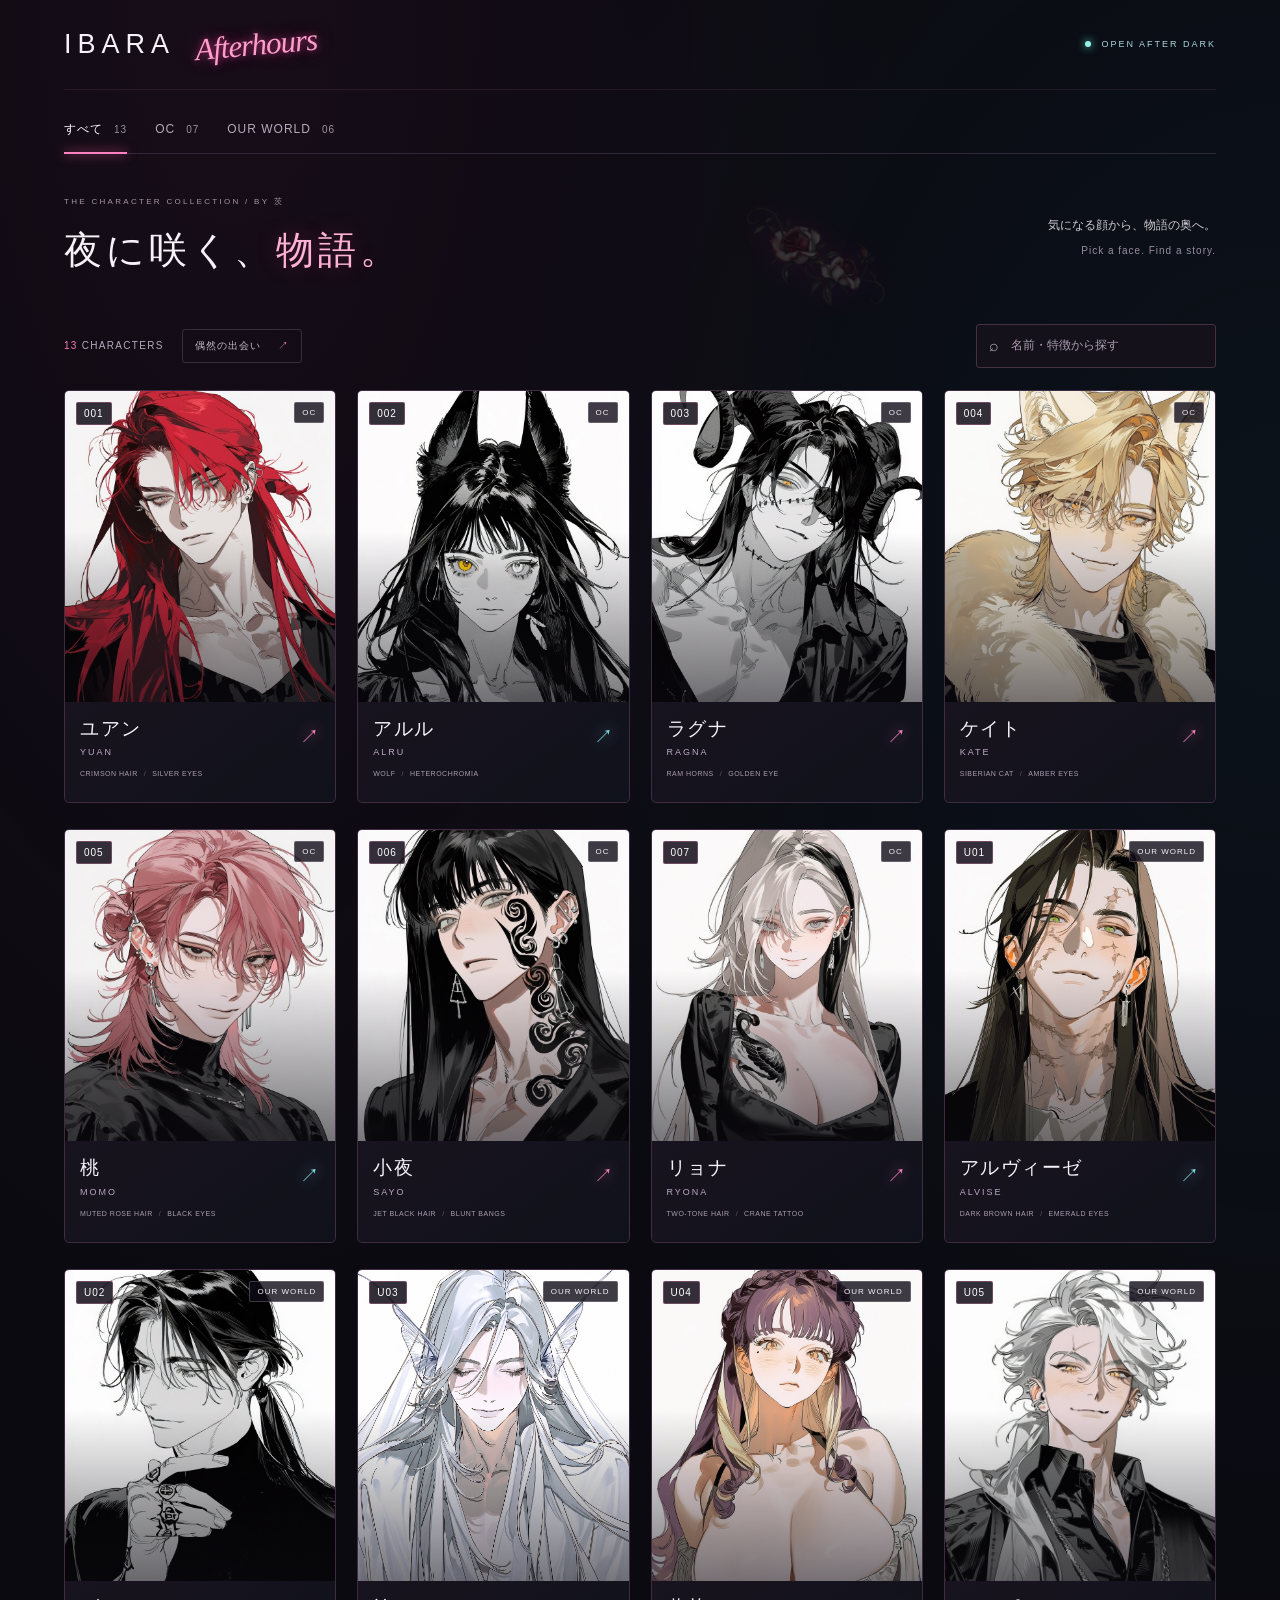
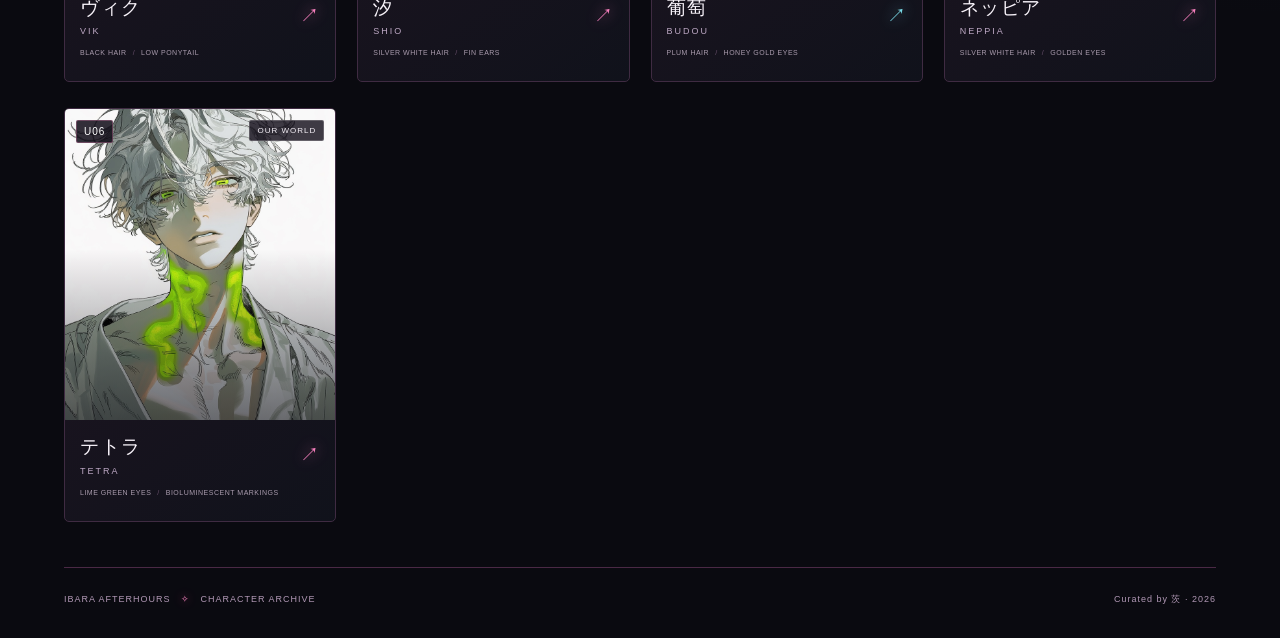
==== commit 3c3cf096: "Load neon gallery preview assets Updated footer script references and stylesheets." ====
--- a/cabinet-preview.html
+++ b/cabinet-preview.html
@@ -1,7 +1,9 @@
-<!doctype html><html lang="ja"><head><meta charset="utf-8"><meta name="viewport" content="width=device-width,initial-scale=1"><title>OC NOTE — Character Archive</title><meta name="description" content="オリジナルキャラクターのイラストと画像生成プロンプトをまとめた個人創作アーカイブ。"><meta name="theme-color" content="#111113"><link rel="icon" href="favicon.svg" type="image/svg+xml"><link rel="stylesheet" href="style.css"><link rel="stylesheet" href="grid.css"><style>.archive-sections{display:flex;gap:12px;flex-wrap:wrap;padding:22px 0 6px}.archive-sections a{display:flex;align-items:center;gap:22px;padding:10px 18px;border:1px solid var(--line);font-size:14px;letter-spacing:1px}.archive-sections a[aria-current="page"]{border-color:var(--accent);background:var(--panel);color:var(--ink)}.archive-sections small{color:var(--accent);font-size:11px}.archive-sections a:hover{border-color:var(--accent)}#home-view .archive-heading h1{overflow-wrap:anywhere}@media(max-width:620px){.archive-sections{padding-top:18px;gap:10px}.archive-sections a{padding:9px 14px;gap:20px;font-size:13px}}@media(min-width:901px){#side-nav{min-height:0;overflow-y:auto;flex:1;scrollbar-width:thin;scrollbar-color:var(--line) transparent}.sidebar-footer{flex-shrink:0;padding-top:20px}.sidebar-caption,.side-line,.sidebar>.side-label{flex-shrink:0}}</style><link rel="stylesheet" href="cabinet.css?v=guest-menu-2"></head><body>
+<!doctype html><html lang="ja"><head><meta charset="utf-8"><meta name="viewport" content="width=device-width,initial-scale=1"><title>OC NOTE — Character Archive</title><meta name="description" content="オリジナルキャラクターのイラストと画像生成プロンプトをまとめた個人創作アーカイブ。"><meta name="theme-color" content="#111113"><link rel="icon" href="favicon.svg" type="image/svg+xml"><link rel="stylesheet" href="style.css"><link rel="stylesheet" href="grid.css"><style>.archive-sections{display:flex;gap:12px;flex-wrap:wrap;padding:22px 0 6px}.archive-sections a{display:flex;align-items:center;gap:22px;padding:10px 18px;border:1px solid var(--line);font-size:14px;letter-spacing:1px}.archive-sections a[aria-current="page"]{border-color:var(--accent);background:var(--panel);color:var(--ink)}.archive-sections small{color:var(--accent);font-size:11px}.archive-sections a:hover{border-color:var(--accent)}#home-view .archive-heading h1{overflow-wrap:anywhere}@media(max-width:620px){.archive-sections{padding-top:18px;gap:10px}.archive-sections a{padding:9px 14px;gap:20px;font-size:13px}}@media(min-width:901px){#side-nav{min-height:0;overflow-y:auto;flex:1;scrollbar-width:thin;scrollbar-color:var(--line) transparent}.sidebar-footer{flex-shrink:0;padding-top:20px}.sidebar-caption,.side-line,.sidebar>.side-label{flex-shrink:0}}</style><link rel="stylesheet" href="cabinet.css?v=neon-grid-3"></head><body>
 <div class="site-shell"><aside class="sidebar"><a class="brand route-home" href="#home">oc<span>✳</span><br>note<i>.</i></a><p class="sidebar-caption">ORIGINAL CHARACTER<br>개인 창작 아카이브</p><div class="side-line"></div><p class="side-label">CHARACTERS <span id="character-count">05</span></p><nav id="side-nav" aria-label="キャラクター一覧"></nav><div class="sidebar-footer"><b>✳</b><p>私の創作の、記録。<br><span>A little archive of my OCs.</span></p></div></aside>
 <main><header class="topbar"><a class="mobile-brand route-home" href="#home">oc note<span>.</span></a><a class="breadcrumb route-home" href="#home">ARCHIVE <span>/</span> CHARACTER INDEX</a><span class="topbar-right">ORIGINAL CHARACTER NOTE</span></header><nav class="archive-sections" aria-label="アーカイブの分類"><a href="#home" data-section="original">OC一覧 <small>07</small></a><a href="#uchiyoso" data-section="uchiyoso">OUR WORLD <small>06</small></a></nav>
 <section id="home-view"><div class="archive-heading"><div><p class="eyebrow">CHARACTER ARCHIVE <span>VOL. 01</span></p><h1>OC NOTE<span>✳</span></h1></div><p class="archive-copy">姿と、名前と、つくるための言葉。<br><span>나의 캐릭터 기록.</span></p></div><div class="filter-row"><p><span id="result-count">05</span> CHARACTERS</p><label><span>⌕</span><input id="search" type="search" placeholder="名前・特徴から探す" autocomplete="off"></label></div><div id="character-grid" class="character-grid"></div><p id="empty-state" class="empty-state" hidden>該当するキャラクターはいません。</p></section>
 <section id="detail-view" hidden><button class="back-button route-home" type="button">← ALL CHARACTERS</button><div class="character-heading"><div><p class="eyebrow">CHARACTER FILE <span id="detail-number"></span></p><h1 id="detail-name-en"></h1></div><div class="name-block"><p id="detail-name-ja"></p><span id="detail-name-ko"></span></div></div><div class="character-body"><section class="visual-panel"><button class="art-button" id="open-image"><img id="detail-image" class="main-art" src="" alt=""><span class="zoom-label">VIEW IMAGE <span>＋</span></span></button><div class="image-caption"><span id="image-index"></span><span id="image-palette"></span></div></section><section class="details-panel"><div class="tablist" role="tablist"><button role="tab" id="tab-profile" aria-selected="true" aria-controls="profile" data-tab="profile">PROFILE</button><button role="tab" id="tab-prompt" aria-selected="false" aria-controls="prompt" data-tab="prompt" tabindex="-1">PROMPT</button></div><div id="profile" role="tabpanel" aria-labelledby="tab-profile"><div class="panel-heading"><span class="eyebrow">APPEARANCE</span><span class="file-mark" id="file-mark"></span></div><h2 id="detail-catch"></h2><p class="intro" id="detail-intro"></p><dl class="profile-list" id="profile-list"></dl><div class="tag-row" id="tag-row"></div><button class="prompt-link" id="show-prompt">容姿プロンプトを見る <span>＋</span></button></div><div id="prompt" role="tabpanel" aria-labelledby="tab-prompt" hidden><div class="panel-heading"><span class="eyebrow">APPEARANCE PROMPT</span><span class="file-mark">TXT</span></div><h2 id="prompt-heading"></h2><p class="prompt-description">容姿だけをまとめたプロンプト。ボタンで全文をコピーできます。</p><div class="prompt-box"><div class="prompt-toolbar"><span id="prompt-label"></span><button id="copy-prompt">COPY <span>⧉</span></button></div><pre id="prompt-text"></pre></div><p class="copy-status" id="copy-status" role="status"></p></div></section></div></section>
-<footer><span>OC NOTE <i>✳</i> CHARACTER ARCHIVE</span><span>나의 기록 · 2026</span></footer></main></div><dialog id="image-dialog"><button id="close-image">閉じる <span>×</span></button><img id="dialog-image" src="" alt=""></dialog><script src="app.js?v=20261020-ryona"></script><script src="cabinet.js?v=guest-menu-2"></script></body></html>
+<footer><span>OC NOTE <i>✳</i> CHARACTER ARCHIVE</span><span>나의 기록 · 2026</span></footer></main></div><dialog id="image-dialog"><button id="close-image">閉じる <span>×</span></button><img id="dialog-image" src="" alt=""></dialog><script src="app.js?v=20261020-ryona"></script><script src="cabinet.js?v=neon-grid-3"></script></body></html>
 
+
+
--- a/cabinet.css
+++ b/cabinet.css
@@ -1,17 +1,11 @@
-:root{--bg:#eae5da;--deep:#181c1b;--panel:#e0dacd;--ink:#252c29;--muted:#6e7167;--line:#c3beb0;--accent:#862f3d;--serif:Georgia,"Yu Mincho","Hiragino Mincho ProN",serif;--sans:Arial,"Hiragino Kaku Gothic ProN",Meiryo,sans-serif}
-body{background:#181c1b}.site-shell{max-width:1800px;grid-template-columns:215px minmax(0,1fr)}main{padding:0 5%;background:radial-gradient(ellipse at 95% 0,#f5f0e5,transparent 55%),var(--bg)}.sidebar{color:#e8e2d5;border:0;padding:38px 22px}.brand{font:italic 44px/1 var(--serif);letter-spacing:-2px}.brand span{font:16px var(--serif)}.sidebar-caption{font:11px/1.9 var(--sans);letter-spacing:2px;margin:24px 0}.side-line{background:#484c43}.sidebar .side-label,.sidebar-footer p,.sidebar small{color:#a7ac9d}.sidebar .side-label span{color:#d8b59a}.side-character{padding:8px 5px}.side-character:hover,.side-character.active{background:#30362f;border-color:#51574b}.side-character img{filter:saturate(.75);border-radius:50% 50% 3px 3px}.side-character.active i{background:#c49d77}#side-nav{min-height:0;overflow:auto;flex:1;display:block}.sidebar-footer{padding-top:18px;flex-shrink:0}.sidebar-footer b{font:italic 32px var(--serif);color:#c49d77}.sidebar-footer span{font-size:10px}.topbar{height:67px;letter-spacing:1.6px;font-size:10px;border-bottom:1px solid var(--ink)}.archive-sections{gap:0;padding-top:25px}.archive-sections a{border:0;border-bottom:1px solid var(--line);padding:10px 24px 10px 0;margin-right:25px;font-size:12px;letter-spacing:.8px}.archive-sections a[aria-current=page]{background:none;border-color:var(--accent)}.archive-heading{min-height:220px;padding:38px 0 30px;align-items:center}.archive-heading h1{font:italic 70px/1.03 var(--serif);letter-spacing:-3px;max-width:650px}.archive-heading h1 span{font:12px var(--serif);vertical-align:middle}.eyebrow{font-size:10px;letter-spacing:2px}.archive-copy{font:13px/2 var(--serif);color:var(--muted);max-width:230px;text-align:left}.archive-copy span{font:10px var(--sans);letter-spacing:1px}.rose-hero{width:190px;right:18%;bottom:-20px;opacity:.14;filter:grayscale(1)}.filter-row{padding:23px 0;flex-wrap:wrap;gap:14px}.filter-row label{margin-left:auto;width:260px}.filter-row p{font-size:10px}.cabinet-tools{display:flex;gap:8px}.cabinet-tools button{padding:8px 11px;border:1px solid var(--line);font-size:11px;transition:background .2s}.cabinet-tools button:hover,.cabinet-tools button[aria-pressed=true]{background:var(--deep);color:#ece7db;border-color:var(--deep)}.character-grid{grid-template-columns:repeat(3,minmax(0,1fr));gap:32px 25px}.character-card{border:0;background:none;box-shadow:none}.character-card:hover{transform:translateY(-5px);border:0}.card-image{aspect-ratio:4/5;background:#d9d4c8;padding:9px;border:1px solid #b8b4a6;box-shadow:3px 5px 0 #d0cabb;overflow:hidden}.card-image img{object-position:50% 17%;filter:saturate(.82);height:100%;transition:transform .65s,filter .65s}.character-card:hover img{transform:scale(1.045);filter:saturate(1)}.card-image>span{top:19px;right:19px;background:var(--bg);color:var(--ink);border:1px solid var(--line);font:11px var(--serif);padding:4px 8px}.card-copy{padding:16px 0 9px;align-items:center}.card-copy p{font:24px var(--serif);letter-spacing:0}.card-copy small{font:13px var(--serif);margin-top:4px;color:var(--ink)}.card-copy b{font:10px var(--sans);color:var(--accent)}.card-tags{padding:0 0 12px;border-bottom:1px solid var(--line);gap:9px}.card-tags span{border:0;padding:0;font-size:9px;color:var(--muted);letter-spacing:.6px}.character-card:nth-child(odd)::after{display:none}.compact .character-grid{grid-template-columns:repeat(4,minmax(0,1fr));gap:20px}.compact .card-tags{display:none}.compact .card-copy{display:block}.compact .card-copy b{display:none}.character-heading{min-height:150px;align-items:center}.character-heading h1{font:italic 76px var(--serif);letter-spacing:-2px}.name-block{font-family:var(--serif)}.name-block>span{display:none}.character-body{gap:35px}.art-button{border:1px solid #b8b4a6;padding:10px;background:#d9d4c8;box-shadow:5px 6px 0 #d0cabb}.zoom-label{background:var(--deep);color:#eee8db;border:0;font-size:10px}.details-panel{padding-top:6px}.tablist{gap:25px}.tablist button{font-size:11px}.intro{color:#52594f;font-size:14px}h2{font:24px/1.6 var(--serif)}.profile-list dt{font-size:10px}.profile-list dd{font-size:14px}.tag-row span{border-color:var(--line);color:var(--muted);font-size:10px}.prompt-link{background:var(--deep);color:#eee8db}.prompt-box{background:#202720;color:#ebe6da}.prompt-toolbar{background:#30372e;color:#c7cbbd}.prompt-toolbar button{color:#f0d6ba;border-color:#858578}pre{color:#ece6d8;font-size:12px}.gallery-item{background:#ddd7ca}.gallery-item span{color:var(--ink)}footer{font-size:9px;letter-spacing:1px;border-top:1px solid var(--ink);margin-top:20px}.rose-footer{opacity:.2;filter:grayscale(1)}dialog{background:var(--bg)}dialog>button{background:var(--deep);color:#eee8db}.cabinet-note{font:italic 11px var(--serif);color:var(--muted)}#home-view,#detail-view{animation:open-file .45s both}@keyframes open-file{from{opacity:0;transform:translateY(12px)}to{opacity:1;transform:none}}.image-caption{font-size:9px}.empty-state{color:var(--ink)}
-@media(max-width:1100px){.site-shell{grid-template-columns:185px minmax(0,1fr)}.character-grid{grid-template-columns:repeat(2,minmax(0,1fr))}.compact .character-grid{grid-template-columns:repeat(3,minmax(0,1fr))}.archive-heading h1{font-size:56px}.archive-copy{display:none}.character-heading h1{font-size:64px}}
-@media(max-width:620px){.site-shell{display:block}main{padding:0 20px}.topbar{height:62px}.mobile-brand{font:italic 25px var(--serif)}.breadcrumb{font-size:9px}.archive-heading{min-height:190px;padding:28px 0}.archive-heading h1{font-size:50px;letter-spacing:-2px}.archive-sections{padding-top:14px}.archive-sections a{font-size:12px}.filter-row label{width:100%;order:1;margin-top:3px}.cabinet-tools{margin-left:auto}.filter-row{gap:9px}.character-grid{gap:25px 15px}.card-image{padding:6px;box-shadow:2px 3px 0 #d0cabb}.card-image>span{top:13px;right:13px}.card-copy{padding-top:12px;gap:7px}.card-copy p{font-size:21px}.card-copy b{font-size:9px}.card-tags span{font-size:8px}.compact .character-grid{grid-template-columns:repeat(2,minmax(0,1fr))}.compact .card-image{aspect-ratio:1/1}.character-heading h1{font-size:58px}.character-heading{min-height:125px}.character-body{gap:30px}.name-block p{font-size:18px}.rose-detail{opacity:.12}.cabinet-note{display:none}.tablist button{padding:10px 0 15px}.topbar-right{display:none}}
-@media(prefers-reduced-motion:reduce){*,*::before,*::after{animation:none!important;transition:none!important;scroll-behavior:auto!important}}
-
-:root{--bg:#171213;--deep:#0b0a0b;--panel:#24191b;--ink:#eadbc3;--muted:#aa9584;--line:#49352f;--accent:#c29a61;--serif:Georgia,"Yu Mincho","Hiragino Mincho ProN",serif}
-body{background:#080708}.site-shell{background:#171213}main{background:radial-gradient(ellipse at 76% 0,rgba(169,94,38,.14),transparent 43%),repeating-linear-gradient(91deg,transparent 0 80px,rgba(201,150,85,.018) 81px 82px),#171213}.sidebar{background:linear-gradient(110deg,#100d0e,#090809);border-right:1px solid #49352f}.brand{color:#dcc19a}.brand span{color:#a27a4b}.sidebar-caption{color:#9e8975}.side-line{background:#49352f}.sidebar .side-label,.sidebar-footer p,.sidebar small{color:#9f8b78}.sidebar .side-label span{color:#c4a070}.side-character:hover,.side-character.active{background:#2e1a1e;border-color:#624138}.side-character img{filter:saturate(.7);border:1px solid #715440}.side-character.active i{background:#d9af6f;box-shadow:0 0 10px #c28b45}.sidebar-footer b{color:#bb925b}.topbar{border-color:#624a36}.archive-sections a[aria-current=page]{color:#f3d7ac;border-color:#bc905b}.archive-heading{min-height:265px;border-color:#624a36;position:relative}.archive-heading::before{content:"";position:absolute;width:170px;height:1px;right:0;top:30px;background:linear-gradient(90deg,transparent,#b3824c);box-shadow:0 0 22px #e9a84f}.archive-heading h1{font-style:normal;letter-spacing:-2.5px;color:#ead6b5;text-shadow:0 3px 30px #ad713c20}.archive-copy{color:#c1a78e}.archive-copy span{color:#826c5e}.eyebrow{color:#b28e63}.rose-hero{filter:none;opacity:.32;right:20%;width:220px}.filter-row label{border-color:#725441}.filter-row input{color:#eadbc3}.filter-row input::placeholder{color:#a48b77}.cabinet-tools button{border-color:#604538;color:#cfb595;background:#211617}.cabinet-tools button:hover,.cabinet-tools button[aria-pressed=true]{background:#5e2835;color:#f4dec0;border-color:#b58b56}.card-image{padding:8px;background:#251d1a;border:1px solid #84623d;box-shadow:0 6px 18px #0007,3px 3px 0 #0c0909}.card-image img{filter:saturate(.76) brightness(.88);transition:filter .5s,transform .6s}.character-card:hover img{filter:saturate(1) brightness(1);transform:scale(1.035)}.character-card:hover .card-image{border-color:#d0aa6d;box-shadow:0 0 25px #ae73321c,0 10px 25px #0008}.card-image>span{background:#201412eb;color:#ddbf92;border:1px solid #8c643e}.card-copy p{color:#e9d1ad}.card-copy small{color:#bda78f}.card-copy b{color:#cb9b62}.card-tags{border-color:#48312c}.card-tags span{color:#9c8170}.character-heading{border-color:#624a36}.character-heading h1{color:#ead6b5}.name-block p{color:#d9bd96}.art-button{background:#251d1a;border-color:#84623d;box-shadow:5px 6px 0 #0b0809,0 12px 35px #0006}.zoom-label{background:#1c1014e8;color:#dbba89;border:1px solid #72513b}.intro{color:#c8b5a2}.profile-list>div{border-color:#49352f}.profile-list small{color:#9b8472}.tag-row span{color:#b49c85}.prompt-link{background:#662b38;color:#f0dbc0;border:1px solid #8c5b4c}.prompt-link:hover{background:#7c3746;color:#fff2dc}.prompt-box{background:#0d0b0c;border-color:#624438}.prompt-toolbar{background:#26191c;color:#ba9c7e}.prompt-toolbar button{color:#dec095;border-color:#7d5940}pre{color:#d5c6b5}.gallery-item{background:#211719;border-color:#604538}.gallery-item span{color:#c4a780}.tablist button[aria-selected=true]:after{background:#cb9b62}.image-caption{color:#aa8d75}footer{border-color:#624a36;color:#a68a71}.rose-detail{opacity:.28;filter:none}.rose-footer{filter:none}.empty-state{color:#d8c2a5}dialog{background:#100b0e}dialog>button{background:#1c1115;color:#dbc19b}dialog::backdrop{background:#070406eF}.cabinet-note{color:#ae8b68}
-@media(max-width:620px){.archive-heading{min-height:210px}.archive-heading h1{font-size:49px}.archive-heading::before{width:75px;top:23px}.rose-hero{width:135px;right:0;opacity:.25}.card-image{padding:5px}.card-copy p{font-size:22px}.card-tags span{color:#b49a83}.character-heading h1{font-size:58px}.cabinet-tools button{font-size:10px}}
-
-.brand{font-size:34px;letter-spacing:-1.5px}.archive-copy{color:#cbb79e}.archive-copy span{color:#b29b85}.card-image img{filter:saturate(.85) brightness(.96)}.eyebrow{color:#b99b78}.filter-row p{color:#b7a28d}
-
-/* A menu, a portrait and a story — a completely different reading layout. */
-.lounge-layout .site-shell{display:block;max-width:1800px;background:#100d0e}.lounge-layout .sidebar{display:none}.lounge-layout main{padding:0 4.2%;background:radial-gradient(ellipse at 68% 18%,#5a332420,transparent 58%),#100d0e;min-height:100svh}.lounge-layout .topbar{height:96px;border-color:#44362b}.lounge-wordmark{font:22px Georgia,serif;letter-spacing:5px;display:block;line-height:1}.lounge-wordmark i{font-size:30px;letter-spacing:-1px;margin-left:14px;color:#cca674;font-weight:400}.lounge-wordmark>span{display:block;font:8px Arial,sans-serif;letter-spacing:3px;color:#a7896a;margin-top:10px}.lounge-layout .breadcrumb,.lounge-layout .mobile-brand{display:none}.lounge-layout .topbar-right{font-size:9px;letter-spacing:2px}.lounge-layout .archive-heading{display:none}.lounge-layout .archive-sections{position:relative;gap:25px;padding-top:23px}.lounge-layout .archive-sections a{padding:6px 0 10px;margin:0;font-size:12px;min-width:105px;justify-content:space-between}.lounge-layout .filter-row{padding:19px 0 23px;justify-content:space-between}.lounge-layout .filter-row p{font-size:9px;letter-spacing:2px}.lounge-layout .filter-row label{width:230px;padding:4px 0}.lounge-layout .filter-row input{font-size:12px}.lounge-layout .character-grid{display:grid;grid-template-columns:235px minmax(0,1fr);gap:42px;padding-bottom:24px;min-height:580px;border-top:1px solid #332820}.guest-menu{padding-top:23px}.guest-menu-heading>span{font:10px Arial,sans-serif;letter-spacing:2px;color:#d1b38e}.guest-menu-heading small{display:block;font-size:10px;color:#a48e79;margin-top:9px}.guest-choices{margin-top:21px}.guest-choice{display:flex;align-items:center;width:100%;gap:15px;padding:13px 8px;border-bottom:1px solid #332820;text-align:left;position:relative;transition:background .3s,color .3s}.guest-no{font:italic 11px Georgia;color:#9e8063;width:25px}.guest-choice-name{font:18px var(--serif);letter-spacing:2px;color:#c5b6a5;flex:1}.guest-choice-name small{display:block;font:8px Arial;letter-spacing:1.8px;color:#987e68;margin-top:4px}.guest-dot{font-size:14px;opacity:0;color:#e2bc83}.guest-choice[aria-pressed=true]{background:linear-gradient(90deg,#5b28354f,transparent);border-bottom-color:#ac7e50}.guest-choice[aria-pressed=true] .guest-choice-name{color:#f5e4c9}.guest-choice[aria-pressed=true] .guest-dot{opacity:1}.guest-choice:hover{background:#3b27274f}.guest-menu-foot{font:italic 13px/1.9 Georgia;color:#b39270;margin-top:28px}.guest-menu-foot span{font:9px var(--sans);letter-spacing:1px;color:#9a8370}.lounge-stage{display:grid;grid-template-columns:minmax(0,1.1fr) minmax(240px,.85fr);gap:34px;padding-top:25px;align-items:center;min-width:0}.portrait-frame{position:relative;border:1px solid #a27e49;padding:7px;box-shadow:0 18px 70px #0008;margin:0;min-width:0;align-self:start}.portrait-frame:after{content:"";position:absolute;inset:-5px;border:1px solid #513d28;pointer-events:none}.guest-portrait{display:block;width:100%;height:min(61vw,620px);object-fit:cover;object-position:50% 15%;background:#eee;animation:portrait-in .5s ease both}.portrait-corner{position:absolute;bottom:18px;left:18px;background:#191112d9;border:1px solid #ad824a;color:#e2c99e;font:9px Georgia;letter-spacing:2px;padding:8px 11px}.guest-story{min-width:0;padding:12px 0}.guest-kicker{display:flex;justify-content:space-between;font:8px Arial;letter-spacing:1.7px;color:#aa845a;gap:10px}.guest-story h2{font:clamp(35px,4.6vw,72px)/1 Georgia;letter-spacing:-2px;color:#eddbbd;margin:31px 0 24px;overflow-wrap:anywhere}.guest-story h2 small{font:18px var(--serif);letter-spacing:5px;color:#ccb08d;display:block;margin-top:18px}.guest-catch{font:16px/1.9 var(--serif);color:#dfc7a4;border-top:1px solid #705335;padding-top:24px}.guest-intro{font-size:12px;line-height:2.2;color:#b7a590;margin:18px 0 27px}.guest-open{display:flex;justify-content:space-between;align-items:center;padding:14px 15px;font-size:11px;border:1px solid #a37b49;background:linear-gradient(90deg,#612d3c,#3c202a);color:#f0dfc5;gap:10px}.guest-open:hover{background:#703446}.guest-open span{font-size:19px}.guest-controls{display:flex;align-items:center;gap:10px;border-top:1px solid #332820;margin-top:25px;padding-top:15px}.guest-controls>span{font:7px Arial;letter-spacing:1px;color:#9e8169}.guest-controls button{font-size:20px;color:#cbaa7c;padding:6px;min-width:32px}.guest-controls #guest-shuffle{font-size:9px;letter-spacing:0;margin-left:auto;padding:8px 0 8px 10px;border-left:1px solid #59412d}.lounge-layout footer{margin-top:15px}.lounge-layout .character-heading{min-height:130px}.lounge-layout .character-body{max-width:1100px;margin:auto;grid-template-columns:minmax(0,1fr) minmax(0,.85fr);gap:55px}.lounge-layout .character-heading h1{font-size:70px}.lounge-layout .rose-detail{right:10%;width:160px;opacity:.18}.lounge-layout .topbar .lounge-wordmark{flex-shrink:0}@keyframes portrait-in{from{opacity:.2;transform:scale(.985)}to{opacity:1;transform:scale(1)}}
-@media(max-width:1100px){.lounge-layout .character-grid{grid-template-columns:175px minmax(0,1fr);gap:25px}.lounge-stage{gap:25px;grid-template-columns:minmax(0,1fr) minmax(180px,.85fr)}.guest-choice{gap:6px;padding:13px 5px}.guest-choice-name{font-size:16px}.guest-story h2{font-size:45px}.guest-intro{font-size:11px}.guest-portrait{height:530px}.guest-controls{gap:3px}.guest-controls>span{display:none}}
-@media(max-width:760px){.lounge-layout main{padding:0 20px}.lounge-layout .topbar{height:85px}.lounge-wordmark{font-size:18px;letter-spacing:3px}.lounge-wordmark i{font-size:25px;margin-left:9px}.lounge-layout .topbar-right{display:none}.lounge-layout .archive-sections{padding-top:17px;gap:25px}.lounge-layout .filter-row{padding:15px 0 16px;flex-wrap:nowrap;align-items:center}.lounge-layout .filter-row label{order:0;width:57%;margin:0}.lounge-layout .filter-row p{font-size:8px}.lounge-layout .character-grid{display:flex;flex-direction:column;gap:0;min-height:0}.guest-menu{padding:16px 0 8px}.guest-menu-heading{display:flex;justify-content:space-between;align-items:center}.guest-menu-heading>span{font-size:8px}.guest-menu-heading small{margin:0;font-size:9px}.guest-choices{display:flex;gap:8px;overflow-x:auto;margin-top:14px;padding-bottom:9px;scrollbar-width:thin;scrollbar-color:#91683d transparent}.guest-choice{flex:0 0 auto;width:auto;min-width:85px;border:1px solid #4b392b;padding:10px 12px;gap:8px;background:#1b1415}.guest-choice[aria-pressed=true]{border:1px solid #c49b60;background:#54293470}.guest-choice-name{font-size:14px;letter-spacing:1px;white-space:nowrap}.guest-choice-name small{font-size:7px}.guest-no{font-size:9px;width:auto}.guest-dot,.guest-menu-foot{display:none}.lounge-stage{display:flex;flex-direction:column;padding-top:19px;gap:0;align-items:stretch}.portrait-frame{align-self:stretch;margin:0 4px}.guest-portrait{height:auto;aspect-ratio:4/4.5;object-position:50% 16%}.guest-story{padding:26px 0 12px}.guest-kicker{font-size:8px}.guest-story h2{font-size:48px;margin:20px 0;display:flex;align-items:center;justify-content:space-between;gap:20px}.guest-story h2 small{font-size:16px;letter-spacing:3px;margin:0}.guest-catch{font-size:16px;padding-top:17px}.guest-intro{font-size:13px;line-height:2}.guest-open{font-size:12px}.guest-controls{margin-top:19px}.guest-controls>span{display:block;font-size:8px}.guest-controls #guest-shuffle{font-size:11px}.lounge-layout .character-body{grid-template-columns:1fr;gap:35px}.lounge-layout .character-heading h1{font-size:54px}.lounge-layout .character-heading{min-height:115px}.lounge-layout footer{padding-top:18px;font-size:8px}.lounge-layout .archive-sections a{min-width:120px}}
-@media(prefers-reduced-motion:reduce){.guest-portrait{animation:none}}
+:root{--bg:#0a0a10;--deep:#07080d;--panel:#15141e;--ink:#f7f2f9;--muted:#b4aabd;--line:#302738;--accent:#f77bb9;--serif:Georgia,"Yu Mincho","Hiragino Mincho ProN",serif;--sans:Arial,"Hiragino Kaku Gothic ProN",Meiryo,sans-serif}
+body{background:var(--bg)}.site-shell{display:block;max-width:1550px;background:var(--bg)}.sidebar{display:none}main{padding:0 5%;background:radial-gradient(ellipse at 18% 0,#621c4925,transparent 45%),radial-gradient(ellipse at 100% 25%,#164d6820,transparent 45%),var(--bg)}.topbar{height:90px;border-bottom:1px solid #5f355450;position:relative}.breadcrumb,.mobile-brand{display:none}.neon-brand{font:500 27px/1 var(--sans);letter-spacing:6px;display:flex;align-items:center;gap:20px}.neon-brand>span{font:italic 31px var(--serif);letter-spacing:-1px;color:#ff9dcd;text-shadow:0 0 7px #ff4b9e99,0 0 22px #ff4b9e55;transform:rotate(-5deg)}.topbar-right{font-size:9px;letter-spacing:2px;color:#a9d5db;display:flex;align-items:center;gap:10px}.topbar-right i{width:6px;height:6px;background:#96f3e8;border-radius:50%;box-shadow:0 0 9px #73ffe1}
+.archive-sections{gap:28px!important;padding:20px 0 0!important;border-bottom:1px solid var(--line)}.archive-sections a{padding:10px 0 14px!important;border:0!important;background:none!important;font-size:12px!important;gap:11px!important;position:relative;color:var(--muted)}.archive-sections a[aria-current=page]{color:#fff}.archive-sections a[aria-current=page]:after{content:"";position:absolute;bottom:-1px;left:0;right:0;height:2px;background:#ff81c0;box-shadow:0 0 11px #fa51a4}.archive-sections small{font-size:10px!important;color:#9d909f!important}
+.archive-heading{min-height:170px;padding:25px 0 28px;border:0;align-items:center;gap:25px}.archive-heading .eyebrow{font-size:8px;letter-spacing:2.3px;color:#a794aa}.archive-heading h1{font:400 clamp(30px,3vw,45px)/1.5 "Yu Mincho","Hiragino Mincho ProN",serif;letter-spacing:4px;margin:13px 0 0;overflow:visible!important;white-space:nowrap}.archive-heading h1 em{font-style:normal;color:#ffb2d5;text-shadow:0 0 22px #ff339944}.archive-copy{font-size:12px;line-height:2.1;margin:0}.archive-copy span{font-size:10px;color:#998c9f;letter-spacing:1px}.rose-hero{width:135px;right:29%;bottom:5px;opacity:.23;filter:drop-shadow(0 0 15px #f5008955)}
+.filter-row{padding:0 0 22px;gap:18px;justify-content:flex-start}.filter-row>p{order:0;font-size:10px;margin:0;letter-spacing:1.3px}.filter-row label{order:2;margin-left:auto;width:240px;padding:8px 12px;border:1px solid #453044;border-radius:3px;background:#15111a}.filter-row input{font-size:12px}.filter-row label:focus-within{border-color:#f68cbc;box-shadow:0 0 12px #ea479b22}.filter-row input::placeholder{color:#aa9bb0}#neon-random{order:1;font-size:10px;letter-spacing:1px;padding:8px 12px;border:1px solid #37303c;border-radius:3px;color:#c3b9cb}#neon-random:hover{border-color:var(--accent);color:var(--ink)}#neon-random span{margin-left:13px;color:#ff8fc5}
+.character-grid{grid-template-columns:repeat(4,minmax(0,1fr));gap:26px 21px;padding-bottom:45px}.character-card{border:1px solid #3f2b42;border-radius:5px;background:linear-gradient(145deg,#211522,#10121b);overflow:hidden;position:relative;transition:transform .25s,border-color .25s,box-shadow .25s}.character-card:after{display:none!important}.character-card:nth-child(3n+2){--card-glow:#79d9e7}.character-card{--card-glow:#f67fbe}.character-card:hover,.character-card:focus-visible{transform:translateY(-5px);border-color:var(--card-glow);box-shadow:0 0 0 1px color-mix(in srgb,var(--card-glow) 20%,transparent),0 0 24px color-mix(in srgb,var(--card-glow) 18%,transparent)}.card-image{aspect-ratio:4/4.6;background:#17151d}.card-image img{object-position:50% 18%;transition:transform .55s}.card-image:after{content:"";position:absolute;inset:45% 0 0;background:linear-gradient(transparent,#0c0b128c);pointer-events:none}.card-image>.card-number{top:11px;left:11px;right:auto;font:10px var(--sans);letter-spacing:1px;background:#100b17d9;border:1px solid #fa90c34d;color:#fff;padding:5px 7px;border-radius:2px;z-index:1}.card-image>.card-section{left:auto;right:11px;top:11px;bottom:auto;background:#100b17cc;border:1px solid #ffffff33;font:8px var(--sans);letter-spacing:1px;padding:5px 7px;border-radius:2px;z-index:1}.card-image>.card-invitation{top:auto;bottom:12px;left:13px;right:auto;border:0;background:none;padding:0;color:white;font:10px var(--sans);letter-spacing:1px;z-index:1;opacity:0;transform:translateY(4px);transition:.25s}.character-card:hover .card-invitation,.character-card:focus-visible .card-invitation{opacity:1;transform:none}.card-copy{padding:15px 15px 11px;align-items:center}.card-copy p{font:400 19px/1.3 var(--sans);letter-spacing:1.5px}.card-copy p small{display:block;font:9px var(--sans);color:#bda8c4;letter-spacing:2px;margin-top:6px}.card-copy b{font:19px var(--sans);color:var(--card-glow);text-shadow:0 0 14px var(--card-glow)}.card-tags{padding:0 15px 14px;gap:6px;min-height:34px}.card-tags span{font-size:7px;letter-spacing:.5px;border:0;background:none;padding:0;color:#aa9cae}.card-tags span+span:before{content:"/";margin-right:6px;color:#69516c}
+.character-heading{min-height:170px;border-color:var(--line)}.character-heading h1{font-size:80px}.character-heading h1>span{display:none}.name-block>span{display:none}.character-body{grid-template-columns:1fr 1fr;gap:50px;max-width:1100px;margin:35px auto}.visual-panel{border:1px solid #73516f;box-shadow:0 0 25px #e946a015}.main-art{max-height:760px;object-fit:cover}.details-panel{padding-top:0}.tablist{border-color:var(--line)}.tablist [aria-selected=true]{color:#ffa5d5;border-color:var(--accent);text-shadow:0 0 15px #f85dac66}.tag-row span,.prompt-box{background:#15121c}.profile-list>div{border-color:var(--line)}.back-button{color:#e6a8d0;margin-top:25px}.prompt-link{color:#f8aad6}.rose-detail{opacity:.16;filter:drop-shadow(0 0 12px #f74d9c)}footer{border-top:1px solid #4a2945;padding:24px 0 32px;font-size:9px;color:#b198b5;letter-spacing:1px}footer i{color:#ff88c4;text-shadow:0 0 10px #ef4090}.rose-footer{opacity:.15}dialog{border-color:#bc609a;box-shadow:0 0 40px #cf3d8b44}button:focus-visible,a:focus-visible{outline-color:#88e5e3}
+@media(min-width:1450px){.character-grid{grid-template-columns:repeat(5,minmax(0,1fr))}}
+@media(max-width:1000px){.character-grid{grid-template-columns:repeat(3,minmax(0,1fr));gap:20px 16px}.archive-copy{font-size:11px}.rose-hero{right:31%;width:110px}.character-body{gap:28px}.topbar-right{font-size:8px;letter-spacing:1px}}
+@media(max-width:620px){main{padding:0 18px}.topbar{height:76px}.neon-brand{font-size:20px;letter-spacing:4px;gap:12px}.neon-brand>span{font-size:25px}.topbar-right{display:none}.archive-sections{gap:24px!important;padding-top:13px!important;flex-wrap:nowrap}.archive-sections a{font-size:11px!important;gap:7px!important}.archive-sections small{font-size:9px!important}.archive-heading{min-height:131px;padding:23px 0 20px;display:block}.archive-heading .eyebrow{font-size:7px;letter-spacing:1.8px}.archive-heading h1{font-size:29px;letter-spacing:2px;margin-top:9px}.archive-copy{display:none}.rose-hero{right:0;bottom:0;width:95px;opacity:.19}.filter-row{gap:10px;flex-wrap:wrap;padding:0 0 18px}.filter-row>p{font-size:8px;letter-spacing:1px}.filter-row label{order:0;width:100%;margin:0 0 1px;padding:9px 12px}.filter-row>p{order:1}#neon-random{order:2;margin-left:auto;padding:5px 8px;font-size:9px}.character-grid{grid-template-columns:repeat(2,minmax(0,1fr));gap:17px 12px;padding-bottom:28px}.card-copy{padding:11px 11px 8px}.card-copy p{font-size:17px;letter-spacing:1px}.card-copy p small{font-size:8px;letter-spacing:1.5px}.card-copy b{font-size:17px}.card-tags{padding:0 11px 11px;min-height:25px;flex-wrap:wrap;gap:3px}.card-tags span{font-size:6px;letter-spacing:0}.card-image>.card-number{top:8px;left:8px;font-size:8px;padding:3px 5px}.card-image>.card-section{right:8px;top:8px;font-size:6px;padding:4px 5px}.card-image>.card-invitation{display:none}.character-body{grid-template-columns:1fr;gap:28px;margin-top:25px}.character-heading{min-height:130px}.character-heading h1{font-size:56px}.name-block p{font-size:18px}.character-heading .eyebrow{font-size:10px}.back-button{font-size:10px}footer{font-size:7px;letter-spacing:.5px;gap:12px;padding-top:20px}.character-card:hover{transform:none}}
+@media(prefers-reduced-motion:reduce){html{scroll-behavior:auto}*,*:before,*:after{transition:none!important;animation:none!important}}
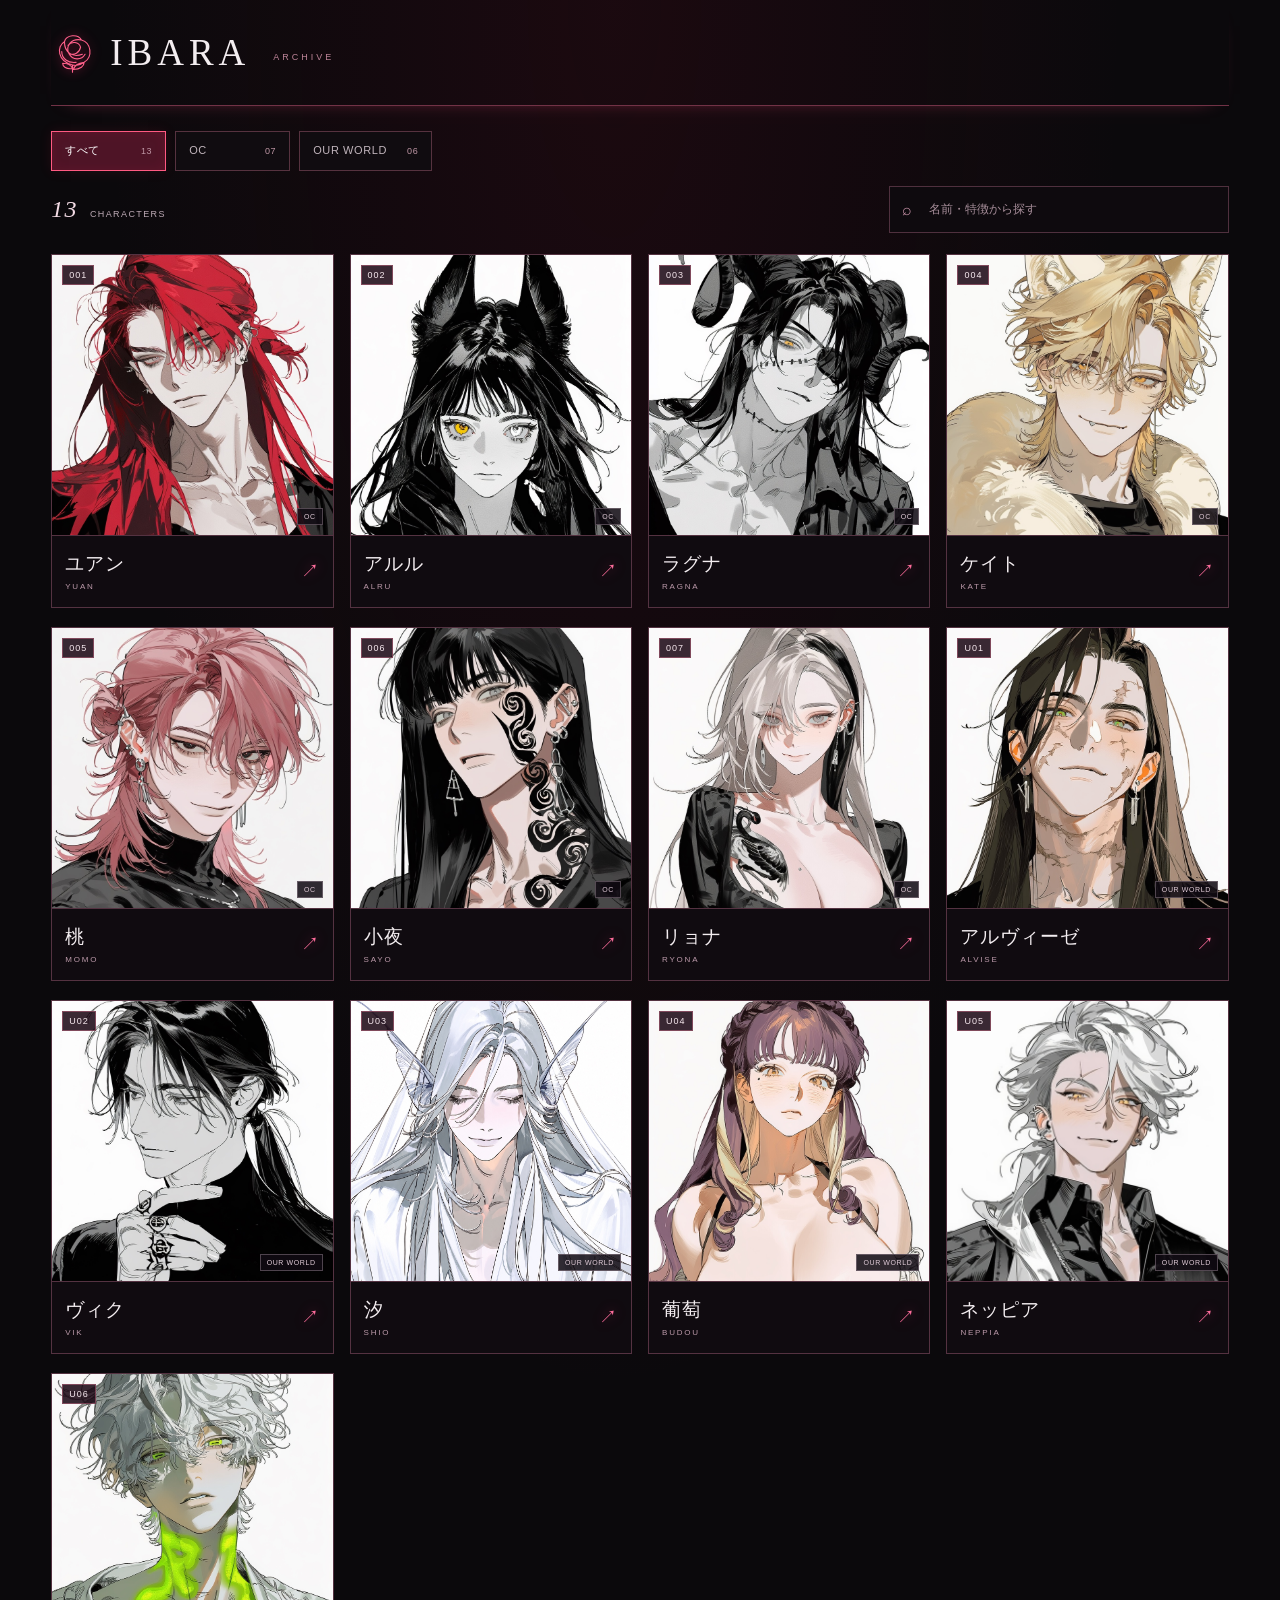
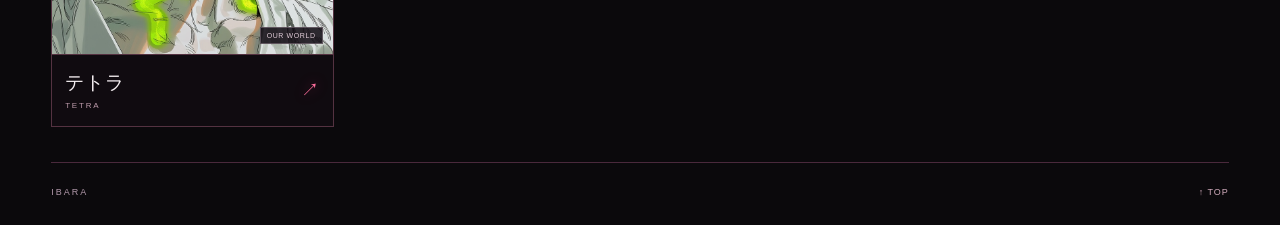
==== commit a1d7aeb6: "Refresh archive preview asset versions Updated footer script references and versioning." ====
--- a/cabinet-preview.html
+++ b/cabinet-preview.html
@@ -1,9 +1,13 @@
-<!doctype html><html lang="ja"><head><meta charset="utf-8"><meta name="viewport" content="width=device-width,initial-scale=1"><title>OC NOTE — Character Archive</title><meta name="description" content="オリジナルキャラクターのイラストと画像生成プロンプトをまとめた個人創作アーカイブ。"><meta name="theme-color" content="#111113"><link rel="icon" href="favicon.svg" type="image/svg+xml"><link rel="stylesheet" href="style.css"><link rel="stylesheet" href="grid.css"><style>.archive-sections{display:flex;gap:12px;flex-wrap:wrap;padding:22px 0 6px}.archive-sections a{display:flex;align-items:center;gap:22px;padding:10px 18px;border:1px solid var(--line);font-size:14px;letter-spacing:1px}.archive-sections a[aria-current="page"]{border-color:var(--accent);background:var(--panel);color:var(--ink)}.archive-sections small{color:var(--accent);font-size:11px}.archive-sections a:hover{border-color:var(--accent)}#home-view .archive-heading h1{overflow-wrap:anywhere}@media(max-width:620px){.archive-sections{padding-top:18px;gap:10px}.archive-sections a{padding:9px 14px;gap:20px;font-size:13px}}@media(min-width:901px){#side-nav{min-height:0;overflow-y:auto;flex:1;scrollbar-width:thin;scrollbar-color:var(--line) transparent}.sidebar-footer{flex-shrink:0;padding-top:20px}.sidebar-caption,.side-line,.sidebar>.side-label{flex-shrink:0}}</style><link rel="stylesheet" href="cabinet.css?v=neon-grid-3"></head><body>
+<!doctype html><html lang="ja"><head><meta charset="utf-8"><meta name="viewport" content="width=device-width,initial-scale=1"><title>OC NOTE — Character Archive</title><meta name="description" content="オリジナルキャラクターのイラストと画像生成プロンプトをまとめた個人創作アーカイブ。"><meta name="theme-color" content="#111113"><link rel="icon" href="favicon.svg" type="image/svg+xml"><link rel="stylesheet" href="style.css"><link rel="stylesheet" href="grid.css"><style>.archive-sections{display:flex;gap:12px;flex-wrap:wrap;padding:22px 0 6px}.archive-sections a{display:flex;align-items:center;gap:22px;padding:10px 18px;border:1px solid var(--line);font-size:14px;letter-spacing:1px}.archive-sections a[aria-current="page"]{border-color:var(--accent);background:var(--panel);color:var(--ink)}.archive-sections small{color:var(--accent);font-size:11px}.archive-sections a:hover{border-color:var(--accent)}#home-view .archive-heading h1{overflow-wrap:anywhere}@media(max-width:620px){.archive-sections{padding-top:18px;gap:10px}.archive-sections a{padding:9px 14px;gap:20px;font-size:13px}}@media(min-width:901px){#side-nav{min-height:0;overflow-y:auto;flex:1;scrollbar-width:thin;scrollbar-color:var(--line) transparent}.sidebar-footer{flex-shrink:0;padding-top:20px}.sidebar-caption,.side-line,.sidebar>.side-label{flex-shrink:0}}</style><link rel="stylesheet" href="cabinet.css?v=archive-4"></head><body>
 <div class="site-shell"><aside class="sidebar"><a class="brand route-home" href="#home">oc<span>✳</span><br>note<i>.</i></a><p class="sidebar-caption">ORIGINAL CHARACTER<br>개인 창작 아카이브</p><div class="side-line"></div><p class="side-label">CHARACTERS <span id="character-count">05</span></p><nav id="side-nav" aria-label="キャラクター一覧"></nav><div class="sidebar-footer"><b>✳</b><p>私の創作の、記録。<br><span>A little archive of my OCs.</span></p></div></aside>
 <main><header class="topbar"><a class="mobile-brand route-home" href="#home">oc note<span>.</span></a><a class="breadcrumb route-home" href="#home">ARCHIVE <span>/</span> CHARACTER INDEX</a><span class="topbar-right">ORIGINAL CHARACTER NOTE</span></header><nav class="archive-sections" aria-label="アーカイブの分類"><a href="#home" data-section="original">OC一覧 <small>07</small></a><a href="#uchiyoso" data-section="uchiyoso">OUR WORLD <small>06</small></a></nav>
 <section id="home-view"><div class="archive-heading"><div><p class="eyebrow">CHARACTER ARCHIVE <span>VOL. 01</span></p><h1>OC NOTE<span>✳</span></h1></div><p class="archive-copy">姿と、名前と、つくるための言葉。<br><span>나의 캐릭터 기록.</span></p></div><div class="filter-row"><p><span id="result-count">05</span> CHARACTERS</p><label><span>⌕</span><input id="search" type="search" placeholder="名前・特徴から探す" autocomplete="off"></label></div><div id="character-grid" class="character-grid"></div><p id="empty-state" class="empty-state" hidden>該当するキャラクターはいません。</p></section>
 <section id="detail-view" hidden><button class="back-button route-home" type="button">← ALL CHARACTERS</button><div class="character-heading"><div><p class="eyebrow">CHARACTER FILE <span id="detail-number"></span></p><h1 id="detail-name-en"></h1></div><div class="name-block"><p id="detail-name-ja"></p><span id="detail-name-ko"></span></div></div><div class="character-body"><section class="visual-panel"><button class="art-button" id="open-image"><img id="detail-image" class="main-art" src="" alt=""><span class="zoom-label">VIEW IMAGE <span>＋</span></span></button><div class="image-caption"><span id="image-index"></span><span id="image-palette"></span></div></section><section class="details-panel"><div class="tablist" role="tablist"><button role="tab" id="tab-profile" aria-selected="true" aria-controls="profile" data-tab="profile">PROFILE</button><button role="tab" id="tab-prompt" aria-selected="false" aria-controls="prompt" data-tab="prompt" tabindex="-1">PROMPT</button></div><div id="profile" role="tabpanel" aria-labelledby="tab-profile"><div class="panel-heading"><span class="eyebrow">APPEARANCE</span><span class="file-mark" id="file-mark"></span></div><h2 id="detail-catch"></h2><p class="intro" id="detail-intro"></p><dl class="profile-list" id="profile-list"></dl><div class="tag-row" id="tag-row"></div><button class="prompt-link" id="show-prompt">容姿プロンプトを見る <span>＋</span></button></div><div id="prompt" role="tabpanel" aria-labelledby="tab-prompt" hidden><div class="panel-heading"><span class="eyebrow">APPEARANCE PROMPT</span><span class="file-mark">TXT</span></div><h2 id="prompt-heading"></h2><p class="prompt-description">容姿だけをまとめたプロンプト。ボタンで全文をコピーできます。</p><div class="prompt-box"><div class="prompt-toolbar"><span id="prompt-label"></span><button id="copy-prompt">COPY <span>⧉</span></button></div><pre id="prompt-text"></pre></div><p class="copy-status" id="copy-status" role="status"></p></div></section></div></section>
-<footer><span>OC NOTE <i>✳</i> CHARACTER ARCHIVE</span><span>나의 기록 · 2026</span></footer></main></div><dialog id="image-dialog"><button id="close-image">閉じる <span>×</span></button><img id="dialog-image" src="" alt=""></dialog><script src="app.js?v=20261020-ryona"></script><script src="cabinet.js?v=neon-grid-3"></script></body></html>
+<footer><span>OC NOTE <i>✳</i> CHARACTER ARCHIVE</span><span>나의 기록 · 2026</span></footer></main></div><dialog id="image-dialog"><button id="close-image">閉じる <span>×</span></button><img id="dialog-image" src="" alt=""></dialog><script src="app.js?v=20261020-ryona"></script><script src="cabinet.js?v=archive-4"></script></body></html>
 
 
 
+
+
+
+
--- a/cabinet.css
+++ b/cabinet.css
@@ -1,11 +1,7 @@
-:root{--bg:#0a0a10;--deep:#07080d;--panel:#15141e;--ink:#f7f2f9;--muted:#b4aabd;--line:#302738;--accent:#f77bb9;--serif:Georgia,"Yu Mincho","Hiragino Mincho ProN",serif;--sans:Arial,"Hiragino Kaku Gothic ProN",Meiryo,sans-serif}
-body{background:var(--bg)}.site-shell{display:block;max-width:1550px;background:var(--bg)}.sidebar{display:none}main{padding:0 5%;background:radial-gradient(ellipse at 18% 0,#621c4925,transparent 45%),radial-gradient(ellipse at 100% 25%,#164d6820,transparent 45%),var(--bg)}.topbar{height:90px;border-bottom:1px solid #5f355450;position:relative}.breadcrumb,.mobile-brand{display:none}.neon-brand{font:500 27px/1 var(--sans);letter-spacing:6px;display:flex;align-items:center;gap:20px}.neon-brand>span{font:italic 31px var(--serif);letter-spacing:-1px;color:#ff9dcd;text-shadow:0 0 7px #ff4b9e99,0 0 22px #ff4b9e55;transform:rotate(-5deg)}.topbar-right{font-size:9px;letter-spacing:2px;color:#a9d5db;display:flex;align-items:center;gap:10px}.topbar-right i{width:6px;height:6px;background:#96f3e8;border-radius:50%;box-shadow:0 0 9px #73ffe1}
-.archive-sections{gap:28px!important;padding:20px 0 0!important;border-bottom:1px solid var(--line)}.archive-sections a{padding:10px 0 14px!important;border:0!important;background:none!important;font-size:12px!important;gap:11px!important;position:relative;color:var(--muted)}.archive-sections a[aria-current=page]{color:#fff}.archive-sections a[aria-current=page]:after{content:"";position:absolute;bottom:-1px;left:0;right:0;height:2px;background:#ff81c0;box-shadow:0 0 11px #fa51a4}.archive-sections small{font-size:10px!important;color:#9d909f!important}
-.archive-heading{min-height:170px;padding:25px 0 28px;border:0;align-items:center;gap:25px}.archive-heading .eyebrow{font-size:8px;letter-spacing:2.3px;color:#a794aa}.archive-heading h1{font:400 clamp(30px,3vw,45px)/1.5 "Yu Mincho","Hiragino Mincho ProN",serif;letter-spacing:4px;margin:13px 0 0;overflow:visible!important;white-space:nowrap}.archive-heading h1 em{font-style:normal;color:#ffb2d5;text-shadow:0 0 22px #ff339944}.archive-copy{font-size:12px;line-height:2.1;margin:0}.archive-copy span{font-size:10px;color:#998c9f;letter-spacing:1px}.rose-hero{width:135px;right:29%;bottom:5px;opacity:.23;filter:drop-shadow(0 0 15px #f5008955)}
-.filter-row{padding:0 0 22px;gap:18px;justify-content:flex-start}.filter-row>p{order:0;font-size:10px;margin:0;letter-spacing:1.3px}.filter-row label{order:2;margin-left:auto;width:240px;padding:8px 12px;border:1px solid #453044;border-radius:3px;background:#15111a}.filter-row input{font-size:12px}.filter-row label:focus-within{border-color:#f68cbc;box-shadow:0 0 12px #ea479b22}.filter-row input::placeholder{color:#aa9bb0}#neon-random{order:1;font-size:10px;letter-spacing:1px;padding:8px 12px;border:1px solid #37303c;border-radius:3px;color:#c3b9cb}#neon-random:hover{border-color:var(--accent);color:var(--ink)}#neon-random span{margin-left:13px;color:#ff8fc5}
-.character-grid{grid-template-columns:repeat(4,minmax(0,1fr));gap:26px 21px;padding-bottom:45px}.character-card{border:1px solid #3f2b42;border-radius:5px;background:linear-gradient(145deg,#211522,#10121b);overflow:hidden;position:relative;transition:transform .25s,border-color .25s,box-shadow .25s}.character-card:after{display:none!important}.character-card:nth-child(3n+2){--card-glow:#79d9e7}.character-card{--card-glow:#f67fbe}.character-card:hover,.character-card:focus-visible{transform:translateY(-5px);border-color:var(--card-glow);box-shadow:0 0 0 1px color-mix(in srgb,var(--card-glow) 20%,transparent),0 0 24px color-mix(in srgb,var(--card-glow) 18%,transparent)}.card-image{aspect-ratio:4/4.6;background:#17151d}.card-image img{object-position:50% 18%;transition:transform .55s}.card-image:after{content:"";position:absolute;inset:45% 0 0;background:linear-gradient(transparent,#0c0b128c);pointer-events:none}.card-image>.card-number{top:11px;left:11px;right:auto;font:10px var(--sans);letter-spacing:1px;background:#100b17d9;border:1px solid #fa90c34d;color:#fff;padding:5px 7px;border-radius:2px;z-index:1}.card-image>.card-section{left:auto;right:11px;top:11px;bottom:auto;background:#100b17cc;border:1px solid #ffffff33;font:8px var(--sans);letter-spacing:1px;padding:5px 7px;border-radius:2px;z-index:1}.card-image>.card-invitation{top:auto;bottom:12px;left:13px;right:auto;border:0;background:none;padding:0;color:white;font:10px var(--sans);letter-spacing:1px;z-index:1;opacity:0;transform:translateY(4px);transition:.25s}.character-card:hover .card-invitation,.character-card:focus-visible .card-invitation{opacity:1;transform:none}.card-copy{padding:15px 15px 11px;align-items:center}.card-copy p{font:400 19px/1.3 var(--sans);letter-spacing:1.5px}.card-copy p small{display:block;font:9px var(--sans);color:#bda8c4;letter-spacing:2px;margin-top:6px}.card-copy b{font:19px var(--sans);color:var(--card-glow);text-shadow:0 0 14px var(--card-glow)}.card-tags{padding:0 15px 14px;gap:6px;min-height:34px}.card-tags span{font-size:7px;letter-spacing:.5px;border:0;background:none;padding:0;color:#aa9cae}.card-tags span+span:before{content:"/";margin-right:6px;color:#69516c}
-.character-heading{min-height:170px;border-color:var(--line)}.character-heading h1{font-size:80px}.character-heading h1>span{display:none}.name-block>span{display:none}.character-body{grid-template-columns:1fr 1fr;gap:50px;max-width:1100px;margin:35px auto}.visual-panel{border:1px solid #73516f;box-shadow:0 0 25px #e946a015}.main-art{max-height:760px;object-fit:cover}.details-panel{padding-top:0}.tablist{border-color:var(--line)}.tablist [aria-selected=true]{color:#ffa5d5;border-color:var(--accent);text-shadow:0 0 15px #f85dac66}.tag-row span,.prompt-box{background:#15121c}.profile-list>div{border-color:var(--line)}.back-button{color:#e6a8d0;margin-top:25px}.prompt-link{color:#f8aad6}.rose-detail{opacity:.16;filter:drop-shadow(0 0 12px #f74d9c)}footer{border-top:1px solid #4a2945;padding:24px 0 32px;font-size:9px;color:#b198b5;letter-spacing:1px}footer i{color:#ff88c4;text-shadow:0 0 10px #ef4090}.rose-footer{opacity:.15}dialog{border-color:#bc609a;box-shadow:0 0 40px #cf3d8b44}button:focus-visible,a:focus-visible{outline-color:#88e5e3}
-@media(min-width:1450px){.character-grid{grid-template-columns:repeat(5,minmax(0,1fr))}}
-@media(max-width:1000px){.character-grid{grid-template-columns:repeat(3,minmax(0,1fr));gap:20px 16px}.archive-copy{font-size:11px}.rose-hero{right:31%;width:110px}.character-body{gap:28px}.topbar-right{font-size:8px;letter-spacing:1px}}
-@media(max-width:620px){main{padding:0 18px}.topbar{height:76px}.neon-brand{font-size:20px;letter-spacing:4px;gap:12px}.neon-brand>span{font-size:25px}.topbar-right{display:none}.archive-sections{gap:24px!important;padding-top:13px!important;flex-wrap:nowrap}.archive-sections a{font-size:11px!important;gap:7px!important}.archive-sections small{font-size:9px!important}.archive-heading{min-height:131px;padding:23px 0 20px;display:block}.archive-heading .eyebrow{font-size:7px;letter-spacing:1.8px}.archive-heading h1{font-size:29px;letter-spacing:2px;margin-top:9px}.archive-copy{display:none}.rose-hero{right:0;bottom:0;width:95px;opacity:.19}.filter-row{gap:10px;flex-wrap:wrap;padding:0 0 18px}.filter-row>p{font-size:8px;letter-spacing:1px}.filter-row label{order:0;width:100%;margin:0 0 1px;padding:9px 12px}.filter-row>p{order:1}#neon-random{order:2;margin-left:auto;padding:5px 8px;font-size:9px}.character-grid{grid-template-columns:repeat(2,minmax(0,1fr));gap:17px 12px;padding-bottom:28px}.card-copy{padding:11px 11px 8px}.card-copy p{font-size:17px;letter-spacing:1px}.card-copy p small{font-size:8px;letter-spacing:1.5px}.card-copy b{font-size:17px}.card-tags{padding:0 11px 11px;min-height:25px;flex-wrap:wrap;gap:3px}.card-tags span{font-size:6px;letter-spacing:0}.card-image>.card-number{top:8px;left:8px;font-size:8px;padding:3px 5px}.card-image>.card-section{right:8px;top:8px;font-size:6px;padding:4px 5px}.card-image>.card-invitation{display:none}.character-body{grid-template-columns:1fr;gap:28px;margin-top:25px}.character-heading{min-height:130px}.character-heading h1{font-size:56px}.name-block p{font-size:18px}.character-heading .eyebrow{font-size:10px}.back-button{font-size:10px}footer{font-size:7px;letter-spacing:.5px;gap:12px;padding-top:20px}.character-card:hover{transform:none}}
+:root{--bg:#0b090c;--deep:#09080a;--panel:#130d12;--ink:#f3edf0;--muted:#a99da5;--line:#3d2935;--accent:#ff456f;--serif:Georgia,"Yu Mincho","Hiragino Mincho ProN",serif;--sans:Arial,"Hiragino Kaku Gothic ProN",Meiryo,sans-serif}body{background:var(--bg)}.site-shell{display:block;max-width:1450px;background:var(--bg)}.sidebar,.breadcrumb,.mobile-brand,.topbar-right{display:none}main{padding:0 4%;min-height:100svh;background:radial-gradient(ellipse at 48% 0,#780b2526,transparent 54%),#0b090c}.topbar{height:106px;border-bottom:1px solid #713246;position:relative;box-shadow:0 7px 20px -19px #ff4d7a}.neon-brand{font:400 37px/1 Georgia,serif;letter-spacing:5px;display:flex;align-items:center;gap:16px;width:max-content}.neon-brand svg{height:43px;width:43px;fill:none;stroke:#ff618b;stroke-width:1.25;stroke-linecap:round;stroke-linejoin:round;filter:drop-shadow(0 0 6px #ff246977)}.neon-brand>span{font:9px var(--sans);letter-spacing:3px;color:#bd8498;margin:9px 0 0 7px}.archive-heading{display:none!important}
+.archive-sections{padding:25px 0 0!important;gap:9px!important}.archive-sections a{display:flex;align-items:center;justify-content:space-between;min-width:115px;gap:20px!important;padding:10px 13px!important;border:1px solid #56323f!important;background:#100c10!important;font-size:11px!important;color:#c1b5bc;letter-spacing:.6px!important;transition:.2s}.archive-sections a[aria-current=page]{border-color:#ff5a82!important;background:#4e1426!important;color:#fff;box-shadow:inset 0 0 12px #f5255618,0 0 12px #ff28521a}.archive-sections a:hover{border-color:#e87896!important;color:#fff}.archive-sections small{color:#bf97a5!important;font:9px var(--sans)!important}.filter-row{padding:15px 0 21px;gap:20px;align-items:center;justify-content:space-between}.filter-row>p{font:9px var(--sans);letter-spacing:1.4px;margin:0;color:#bca9b4}.filter-row>p span{font:italic 24px Georgia,serif;margin-right:8px;color:#f4dce6}.filter-row label{width:340px;padding:10px 12px;border:1px solid #4f303e;background:#0e0a0e;color:#cb96ab;gap:15px}.filter-row input{font-size:12px}.filter-row input::placeholder{color:#a68d99}.filter-row label:focus-within{border-color:#ff6e97;box-shadow:0 0 14px #e32e5e20}
+.character-grid{grid-template-columns:repeat(4,minmax(0,1fr));gap:19px 16px;padding-bottom:35px}.character-card{display:block;position:relative;overflow:hidden;background:#100b10;border:1px solid #543241;border-radius:0;transition:transform .25s,border-color .25s,box-shadow .25s}.character-card:after{display:none!important}.character-card:hover,.character-card:focus-visible{transform:translateY(-3px);border-color:#ff759d;box-shadow:0 0 20px #ff19593b}.card-image{aspect-ratio:1/1;background:#151015;border-bottom:1px solid #543241;position:relative;overflow:hidden}.card-image img{display:block;width:100%;height:100%;object-fit:cover;object-position:50% 18%;transition:transform .5s}.character-card:hover img{transform:scale(1.035)}.card-image>.card-number{position:absolute;top:10px;left:10px;right:auto;border:1px solid #ec7a9a66;color:#f7e9ef;background:#1b0714dc;padding:4px 6px;font:9px var(--sans);letter-spacing:1px}.card-image>.card-section{position:absolute;top:auto;bottom:10px;left:auto;right:10px;padding:4px 6px;border:1px solid #d0b6c555;background:#110b13dc;color:#e1ccd8;font:7px var(--sans);letter-spacing:.6px}.card-copy{display:flex;align-items:center;justify-content:space-between;padding:15px 13px 16px;gap:10px}.card-copy p{font:400 19px/1.4 "Yu Mincho","Hiragino Mincho ProN",serif;letter-spacing:1px;margin:0}.card-copy p small{display:block;font:8px var(--sans);letter-spacing:1.8px;color:#bc9aaa;margin-top:5px}.card-copy b{font:18px var(--sans);color:#ff6e9d;text-shadow:0 0 12px #ff36758c}.card-tags{display:none}
+.character-heading{min-height:160px;border-color:var(--line)}.character-heading h1{font-size:76px}.character-heading h1>span,.name-block>span{display:none}.character-body{grid-template-columns:1fr 1fr;gap:45px;max-width:1100px;margin:35px auto}.visual-panel{border:1px solid #73516f;box-shadow:0 0 25px #e946a015}.main-art{max-height:760px;object-fit:cover}.details-panel{padding-top:0}.tablist{border-color:var(--line)}.tablist [aria-selected=true]{color:#ff9dbb;border-color:var(--accent);text-shadow:0 0 15px #ff305b66}.tag-row span,.prompt-box{background:#160e17}.profile-list>div{border-color:var(--line)}.back-button{color:#e6a8bf;margin-top:25px}.prompt-link{color:#f8aac5}.rose-detail{opacity:.16}.rose-footer{display:none}footer{border-top:1px solid #4a293c;padding:24px 0 28px;font:9px var(--sans);color:#b198aa;letter-spacing:2px}footer>a{letter-spacing:1px;color:#d1abbc}dialog{border-color:#bc6083;box-shadow:0 0 40px #cf3d7044}button:focus-visible,a:focus-visible{outline-color:#ff83ab}
+@media(min-width:1450px){.character-grid{grid-template-columns:repeat(5,minmax(0,1fr))}}@media(max-width:1000px){.character-grid{grid-template-columns:repeat(3,minmax(0,1fr))}.character-body{gap:28px}}
+@media(max-width:620px){main{padding:0 16px}.topbar{height:85px}.neon-brand{font-size:29px;letter-spacing:4px;gap:11px}.neon-brand svg{height:34px;width:34px}.neon-brand>span{font-size:7px;letter-spacing:1.8px;margin:6px 0 0 0}.archive-sections{gap:7px!important;padding-top:18px!important;flex-wrap:nowrap}.archive-sections a{min-width:0;flex:1;gap:8px!important;padding:9px 9px!important;font-size:10px!important;white-space:nowrap}.archive-sections small{font-size:8px!important}.filter-row{padding:13px 0 17px;gap:12px;flex-wrap:nowrap}.filter-row>p{font-size:7px;letter-spacing:.6px;flex-shrink:0}.filter-row>p span{font-size:20px;margin-right:4px}.filter-row label{width:60%;margin:0;padding:8px 9px;gap:6px}.filter-row input{font-size:10px}.character-grid{grid-template-columns:repeat(2,minmax(0,1fr));gap:15px 11px;padding-bottom:25px}.card-copy{padding:11px 10px 13px}.card-copy p{font-size:16px;letter-spacing:.7px}.card-copy p small{font-size:7px;letter-spacing:1.4px;margin-top:4px}.card-copy b{font-size:16px}.card-image>.card-number{top:7px;left:7px;font-size:7px;padding:3px 4px}.card-image>.card-section{right:7px;bottom:7px;font-size:6px;padding:3px 4px}.character-card:hover{transform:none}.character-body{grid-template-columns:1fr;gap:28px;margin-top:25px}.character-heading{min-height:130px}.character-heading h1{font-size:52px}.name-block p{font-size:17px}.character-heading .eyebrow{font-size:9px}.back-button{font-size:10px}footer{font-size:8px;letter-spacing:1.5px;padding-top:20px}}
 @media(prefers-reduced-motion:reduce){html{scroll-behavior:auto}*,*:before,*:after{transition:none!important;animation:none!important}}
